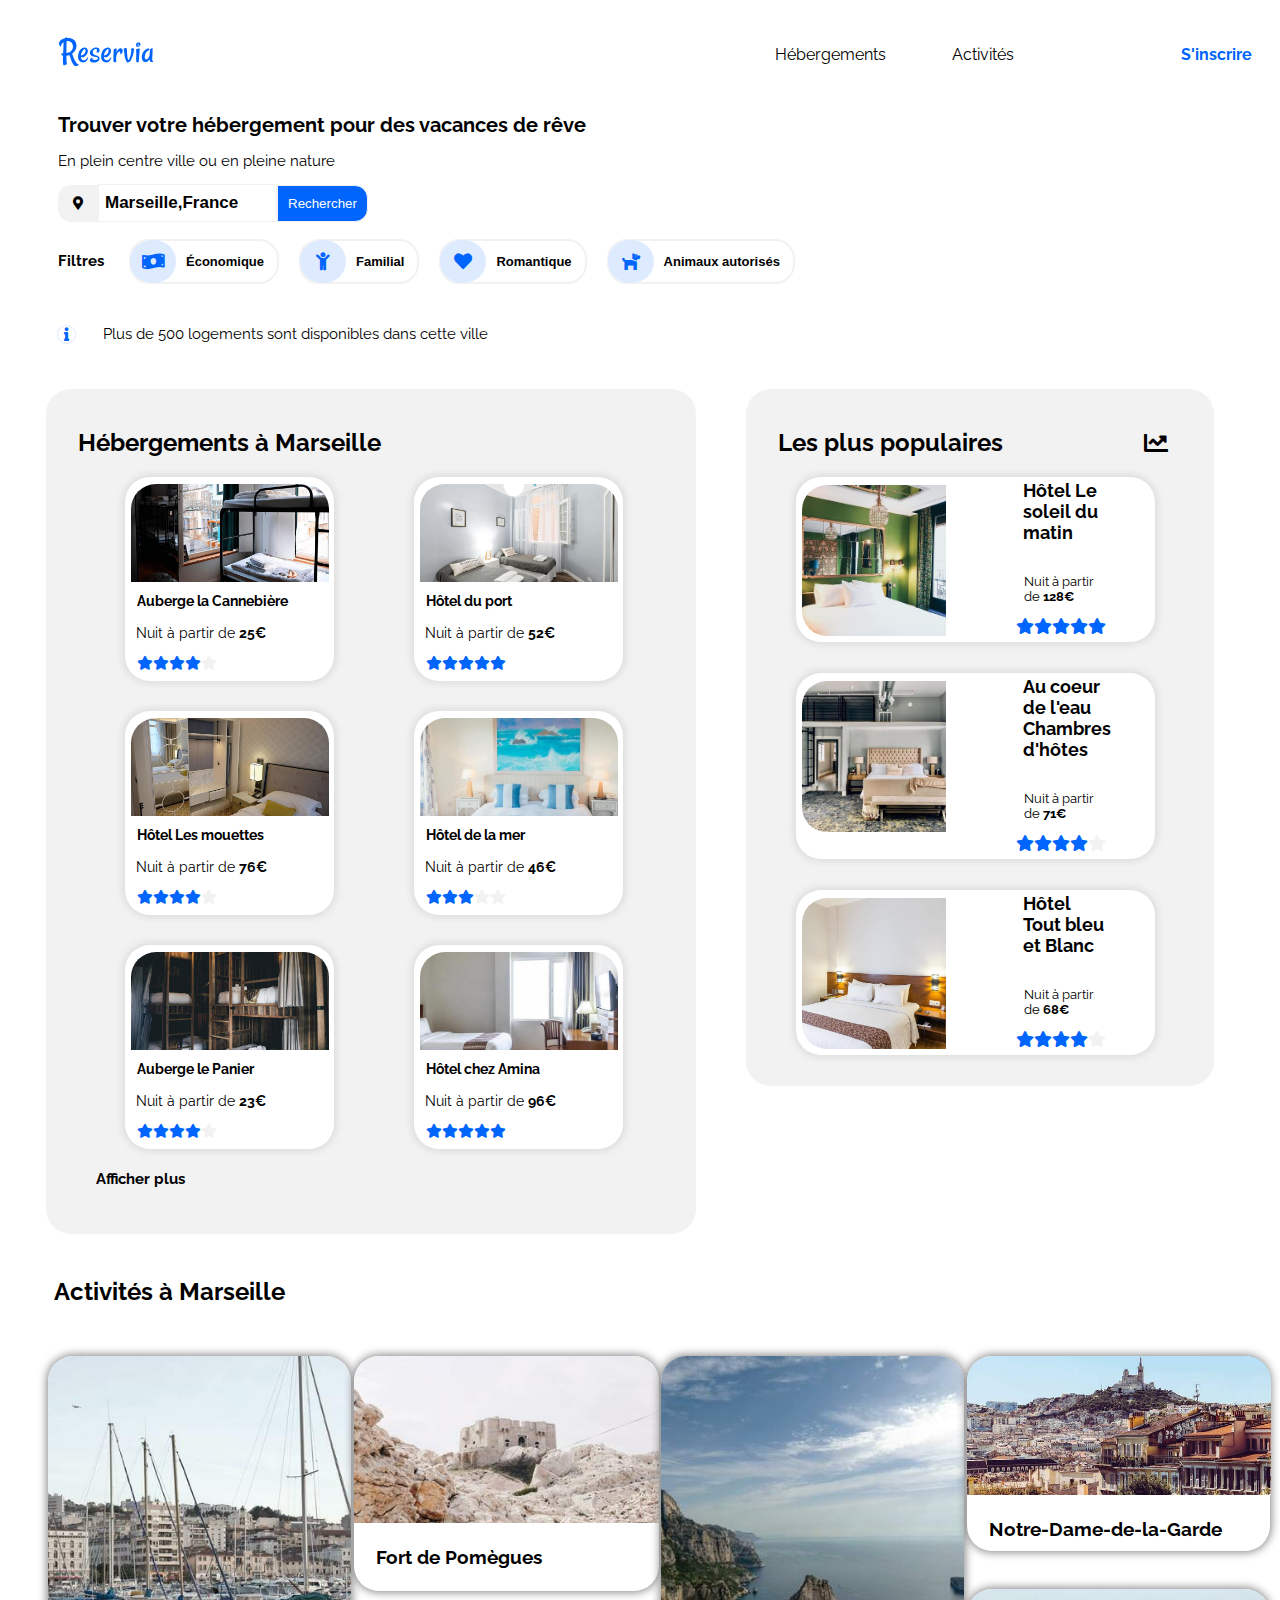
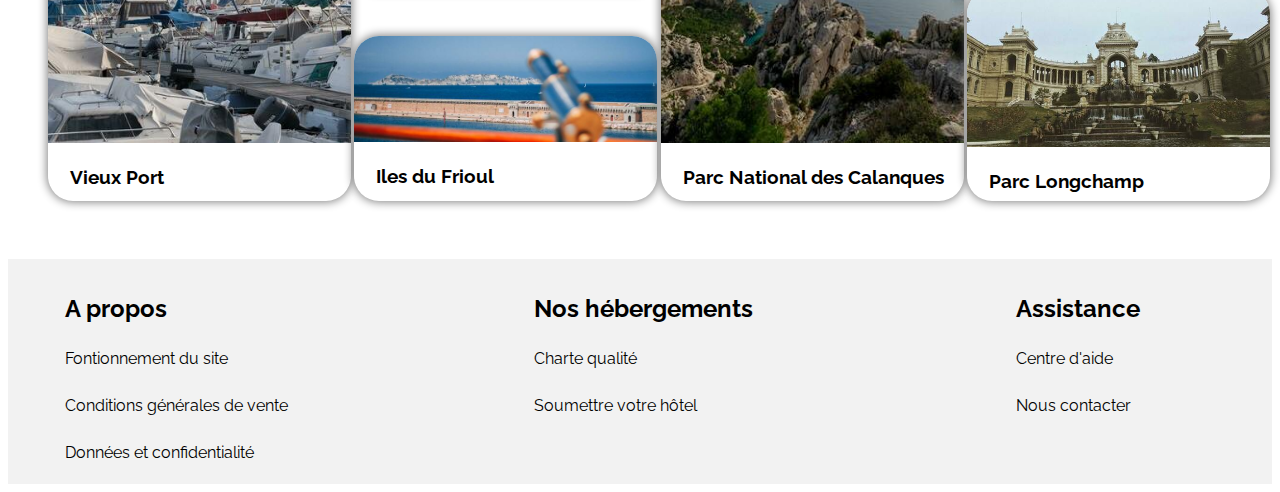
==== P2_02_lienpageweb.html @ c2c2d72a "Modification structure section Populaire et Activites" ====
<!DOCTYPE html>
<html>
    <head>
        <meta charset="utf-8"/>
        <link rel="stylesheet" href="style.css" />
        <link href="fontawesome/css/all.css" rel="stylesheet">
        <link rel="preconnect" href="https://fonts.gstatic.com">
        <link href="https://fonts.googleapis.com/css2?family=Raleway:wght@400;700&display=swap" rel="stylesheet">
        <title>Reservia</title>
    </head>
    <body>
        <header>
            <div id="logo">
                <img src="images/logo/Reservia.svg" alt="Logo de Reservia">
            </div>
            <div class="bar">
                <nav class="navheader">
                    <li><a id="nav1"href="#Hebergements">Hébergements</a></li>
                    <li><a id="nav2" href="#Activites">Activités</a></li>
                </nav>

                <a class="inscrire" href="#"><b>S'inscrire</b></a>
            </div>
        </header>
        
        <div class="main">
            <div>
                <h1>Trouver votre hébergement pour des vacances de rêve</h1>
                <p>En plein centre ville ou en pleine nature</p>
                <div id="Recherche">
                <button class="Localisation"><i class="fas fa-map-marker-alt"></i></button>
                <button class="lieu"><b>Marseille,France</b></button>
                <button class="Search">Rechercher</button>
                </div>
            </div>
            <div class="container">
                <p><b>Filtres</b></p>
                <div>
                    <button class="Filtre">
                        <b>Économique </b>
                        <div class="Icon">
                            <i class="fas fa-money-bill-wave"></i>
                        </div>
                    </button>
                </div>
                <div>
                    <button class="Filtre">
                        <b>Familial</b>
                        <div class="Icon">
                            <i class="fas fa-child"></i>
                        </div>
                    </button>
                </div>
                <div>
                    <button class="Filtre">
                        <b>Romantique</b>
                        <div class="Icon">
                            <i class="fas fa-heart"></i>
                        </div>
                    </button>
                </div>
                <div>
                    <button class="Filtre">
                        <b>Animaux autorisés</b>
                        <div class="Icon">
                            <i class="fas fa-dog"></i>
                        </div>
                    </button>
                </div>
            </div>
            <p>
                <button class="Info">
                    <i class="fas fa-info"></i>
                </button>
                Plus de 500 logements sont disponibles dans cette ville
            </p>

            <div id="Hebergements">
                <!--Hébergements à Marseille -->
                <section>
                <div class="Marseille">
                    <div class="titre1">
                    <h2>Hébergements à Marseille</h2>
                    </div>
                    <div class="contain">
                    <a href="#" class="bloc">
                        <img class="image" src="images/hebergements/4_small/marcus-loke-WQJvWU_HZFo-unsplash.jpg"></img>
                        <div class="text">
                        <h3>Auberge la Cannebière</h3>
                        <p class="nuit">Nuit à partir de <b>25€</b></p>
                        </div>
                        <div class="star">
                        <i class="fas fa-star checked"></i><i class="fas fa-star checked"></i><i class="fas fa-star checked"></i><i class="fas fa-star checked"></i><i class="fas fa-star etoile"></i>
                        </div>
                    </a>
                 
                    <a href="#" class="bloc">
                        <img class="image" src="images/hebergements/4_small/fred-kleber-gTbaxaVLvsg-unsplash.jpg"></img>
                        <div class="text">
                        <h3>Hôtel du port</h3>
                        <p class="nuit">Nuit à partir de <b>52€</b></p>
                        </div>
                        <div class="star">
                        <i class="fas fa-star checked"></i><i class="fas fa-star checked"></i><i class="fas fa-star checked"></i><i class="fas fa-star checked"></i><i class="fas fa-star checked"></i>
                        </div>
                    </a>
                   
                    <a href="#" class="bloc">
                        <img class="image" src="images/hebergements/4_small/reisetopia-B8WIgxA_PFU-unsplash.jpg"></img>
                        <div class="text">
                        <h3>Hôtel Les mouettes</h3>
                        <p class="nuit">Nuit à partir de <b>76€</b></p>
                        </div>
                        <div class="star">
                        <i class="fas fa-star checked"></i><i class="fas fa-star checked"></i><i class="fas fa-star checked"></i><i class="fas fa-star checked"></i><i class="fas fa-star etoile"></i>
                        </div>
                    </a>
                    
                    <a href="#" class="bloc">
                       <img class="image" src="images/hebergements/4_small/annie-spratt-Eg1qcIitAuA-unsplash.jpg"></img>
                        <div class="text">
                        <h3>Hôtel de la mer</h3>
                        <p class="nuit">Nuit à partir de <b>46€</b></p>
                        </div>
                        <div class="star">
                        <i class="fas fa-star checked"></i><i class="fas fa-star checked"></i><i class="fas fa-star checked"></i><i class="fas fa-star etoile"></i><i class="fas fa-star etoile"></i>
                        </div>
                    </a>
                   
                    <a href="#" class="bloc">
                        <img class="image" src="images/hebergements/4_small/nicate-lee-kT-ZyaiwBe0-unsplash.jpg"></img>
                        <div class="text">
                        <h3>Auberge le Panier</h3>
                        <p class="nuit">Nuit à partir de <b>23€</b></p>
                        </div>
                        <div class="star">
                        <i class="fas fa-star checked"></i><i class="fas fa-star checked"></i><i class="fas fa-star checked"></i><i class="fas fa-star checked"></i><i class="fas fa-star etoile"></i>
                        </div>
                    </a>
                  
                    <a href="#" class="bloc">
                        <img class="image" src="images/hebergements/4_small/febrian-zakaria-M6S1WvfW68A-unsplash.jpg"></img>
                        <div class="text">
                        <h3>Hôtel chez Amina</h3>
                        <p class="nuit">Nuit à partir de <b>96€</b></p>
                        </div>
                        <div class="star">
                        <i class="fas fa-star checked"></i><i class="fas fa-star checked"></i><i class="fas fa-star checked"></i><i class="fas fa-star checked"></i><i class="fas fa-star checked"></i>
                        </div>
                    </a>
                    </div>
            
                    <p class="afficher"><b>Afficher plus</b></p>
                </div>
                </section>
    
                <!--Les plus populaires -->
                <section>
                <div class="Populaires">
                    <div class="titre2">
                    <h2>Les plus populaires</h2>
                    <i class="fas fa-chart-line"></i>
                    </div>
                    <div class="contain2">    
                    <a href="#" class="bloc2">
                        <img src="images/hebergements/4_small/emile-guillemot-Bj_rcSC5XfE-unsplash.jpg"></img>
                        <div class="text2">
                        <h3>Hôtel Le soleil du matin</h3>
                        <p class="nuit">Nuit à partir de <b>128€</b></p>
                        </div>
                        
                        <div class="star2">
                        <i class="fas fa-star checked"></i><i class="fas fa-star checked"></i><i class="fas fa-star checked"></i><i class="fas fa-star checked"></i><i class="fas fa-star checked"></i>
                        </div>
                    </a>
                    <a href="#" class="bloc2">
                        <img class="image" src="images/hebergements/4_small/aw-creative-VGs8z60yT2c-unsplash.jpg"></img>
                        <div class="text2">
                        <h3>Au coeur de l'eau Chambres d'hôtes</h3>
                        <p class="nuit">Nuit à partir de <b>71€</b></p>
                        </div>
                        <div class="star2">
                        <i class="fas fa-star checked"></i><i class="fas fa-star checked"></i><i class="fas fa-star checked"></i><i class="fas fa-star checked"></i><i class="fas fa-star etoile"></i>
                        </div>
                    </a>
                    <a href="#" class="bloc2">
                        <img class="image" src="images/hebergements/4_small/febrian-zakaria-sjvU0THccQA-unsplash.jpg"></img>
                        <div class="text2">
                        <h3>Hôtel Tout bleu et Blanc</h3>
                        <p class="nuit">Nuit à partir de <b>68€</b></p>
                        </div>
                        <div class="star2">
                        <i class="fas fa-star checked"></i><i class="fas fa-star checked"></i><i class="fas fa-star checked"></i><i class="fas fa-star checked"></i><i class="fas fa-star etoile"></i>
                        </div>
                    </a>
                    </div>
                </div>
                </section>
            </div>
    
            <!--Activités à Marseille -->
            <section>
                <div class="titre3">
                <h2>Activités à Marseille</h2>
                </div> 
                <div class="Activites">
                    <div id="Activites1">
                        <a href="#">
                            <img class="image1" src="images/activites/4_small/reno-laithienne-QUgJhdY5Fyk-unsplash.jpg"></img>
                            <h3>Vieux Port</h3>
                        </a>
                    </div>
                    <div id="Activites2">
                        <a href="#">
                        <img class="image2" src="images/activites/4_small/paul-hermann-QFTrLdQIRhI-unsplash.jpg"></img>
                        <h3>Fort de Pomègues</h3>
                        </a>
                    </div>
                    <div id="Activites3">
                        <a href="#">
                            <img class="image3" src="images/activites/4_small/kevin-hikari-rV_Qd1l-VXg-unsplash.jpg"></img>
                            <h3>Iles du Frioul</h3>
                        </a>
                    </div>
                    <div id="Activites4">
                        <a href="#">
                            <img class="image4" src="images/activites/4_small/kilyan-sockalingum-NR8-cBCN3aI-unsplash.jpg"></img>
                            <h3>Parc National des Calanques</h3>
                        </a>
                    </div>
                    <div id="Activites5">
                        <a href="#">
                            <img class="image5" src="images/activites/4_small/florian-wehde-xW9e8gdotxI-unsplash.jpg"></img>
                            <h3>Notre-Dame-de-la-Garde</h3>
                        </a>
                    </div>
                    <div id="Activites6">
                        <a href="#">
                            <img class="image6" src="images/activites/4_small/lena-paulin-wH2-EJoDcV0-unsplash.jpg"></img>
                            <h3>Parc Longchamp</h3>
                        </a>
                    </div>
                </div>
            </section>
        </div>
        
        <footer>
            <div class="footer">
                <div class="A_propos">
                    <h2>A propos</h2>
                    <p><a href="#">Fontionnement du site</a></p>
                    <p><a href="#">Conditions générales de vente</a></p>
                    <p><a href="#">Données et confidentialité</a></p>
                </div>

                <div class="Nos_hebergements">
                    <h2>Nos hébergements</h2>
                    <p><a href="#">Charte qualité</a></p>
                    <p><a href="#">Soumettre votre hôtel</a></p>
                </div>

                <div class="Assistance">
                    <h2>Assistance</h2>
                    <p><a href="#">Centre d'aide</a></p>
                    <p><a href="#">Nous contacter</a></p> 
                </div>  
            </div>
        </footer>

    </body>
</html>
---- style.css ----
html
    {
    font-family: 'Raleway', sans-serif;
    }

header 
    {
    display: flex;
    justify-content: space-between;
    }

#logo
    {
    width: 94px;
    margin: 21px 14px 22px 50px;
    height: auto;
    }
    
a:link 
    { 
    text-decoration:none; 
    } 

.bar
    {
    display: flex;
    }

.navheader
    {
    display: flex;
    align-items: center;
    justify-content: space-around;
    list-style: none;
    margin-right: 66px;
    color:black;
    }

#nav1
    {
    margin-right: 66px;
    color:black;
    }  

#nav2
    {
    color: black;
    margin-right: 66px;
    } 

nav :hover
    {
    border-top:1px solid #0065fc;
    padding-top: 30px;
    }
  
.inscrire
    {
    display: flex;
    align-items: center;
    color: #0065fc;
    margin-left: 35px;
    margin-right: 20px;
    /*padding: 0px 15px 0px 15px;*/
    }

.main h1
    {
    font-size: 20px;
    margin-left: 50px;
    }
  
.main p
  {
    font-size: 15px;
    margin-left: 50px
  }
  
#Recherche
    {
    font-size: 14px;
    margin-left: 50px 
    }
.Localisation
    {
    background-color:#f2f2f2 ;
    border: none;
    color: black;
    padding: 11px 15px;
    display: inline-block;
    border-top-left-radius: 13px;
    border-bottom-left-radius: 13px;
    }
  
.lieu
    {
    background-color: white;
    position: relative;
    width: 179px;
    height: 38px;
    display: inline-block;
    margin: -4px;
    border: 1.5px solid #f2f2f2;
    font-size: 17px;
    padding-right: 57px;
    }

.Search
    {
    background-color: #0065fc;
    color: white;
    padding: 10px 10px;
    display: inline-block;
    border: 1.5px solid #f2f2f2;
    border-top-right-radius: 13px;
    border-bottom-right-radius: 13px;
    }
  
.container 
    {
    display: flex;
    align-items: center;
    justify-content: flex-start;
    flex-wrap: wrap;
    margin-top: 15px;
    } 
  
.container p
    {
    margin-right: 25px;
    }
  
.Filtre
    {
    background-color: white;
    color:black;
    padding: 13px 13px;
    text-decoration:black ;
    display: inline-block;
    padding-left: 55px;
    border: 2px solid #f2f2f2;
    border-radius: 20px;
    position: relative;
    margin-right: 20px;
    font-size: 13px;
    }
  
.Icon
    {
    background-color:#deebff;
    color: #0065fc;
    display: flex;
    justify-content: center;
    align-items: center;
    border-radius: 35px;
    position: absolute;
    left: -1px;
    top: -1px;
    height: 43px;
    width: 46px;
    font-size: 18px;
    }
  
.Info
    {
    background-color: white;
    color: #0065fc;
    display: inline-block;
    margin: 25px 23px 30px -1px;
    border-radius: 10px;
    border: 1px solid #deebff;
    }

#Hebergements
    {
    display: flex;
    justify-content: space-between; 
    }

.Marseille
    {
    /*flex: 100%;*/
    background-color: #f2f2f2;
    margin: 0 0 23px 38px;
    border-radius: 25px;
    }

.titre1
    {
    display: flex;
    padding: 19px 0 0 32px;
    }

.contain
    {
    display: flex;
    flex-wrap: wrap;
    justify-content: space-evenly;
    margin-right: 14px;
    }

.bloc
    {
    border-radius: 25px;
    margin-left: 20px;
    margin-bottom: 30px;
    box-shadow: 0 0 6px 3px #b1b1b14b;
    background-color: white;
    }

.bloc img
    {
    height: 98px;
    width: 198px;
    margin-right: 11px;
    object-fit: cover;
    border-top-left-radius: 25px;
    position: relative;
    top: 7px;
    left: 6px;
    border-top-right-radius: 25px;
    background-color: #fff;
    }

.text
    {
    display: flex;
    flex-direction: column;
    margin-left: 12px; 
    }

.text h3
    {
    font-size: 14px;
    }

.text p
    {
    font-size: 14px;
    margin-top: 2px;
    margin-left: -1px;
    }

.star
    {
    margin-bottom: 10px;
    margin-left: 12px;
    font-size: 14px;
    }

h3
    {
    color: black;
    }

.nuit
    {
    color: black;
    }

.checked
    {
    color: #0065fc;
    }

.etoile
    {
    color: #f2f2f2;
    }

.afficher
    {
    /*margin-top: 75px;*/
    padding-bottom: 22px;
    position: relative;
    bottom: 24px;
    }

.Populaires
    {
    background-color: #f2f2f2;
    padding-right: 109px;
    border-radius: 25px;
    margin: 0px 58px 0 50px;    
    }
 
.titre2
    {
    display: flex;
    align-items: center;
    justify-content: space-between;
    padding: 19px 0 0 32px;
    }

.titre2 i
    {
    font-size: 24px;
    position: relative;
    left: 63px; 
    }

.contain2
    {
    display: flex;
    flex-direction: column;
    position: relative;
    left: 50px;
    }  

.bloc2
    {
    border-radius: 25px;
    box-shadow: 0 0 6px 3px #b1b1b14b;
    background-color: #fff;
    margin-bottom: 31px;
    padding: 14px 44px 6px 65px;
    }

.bloc2 img
    {
    height: 151px;
    width: 144px;
    object-fit: cover;
    border-top-left-radius: 25px;
    position: relative;
    margin-bottom: -49px;
    bottom: 6px;
    right: 59px;
    border-bottom-left-radius: 25px;
    }

.text2
    { 
    display: flex;
    flex-direction: column;
    margin-top: -135px;
    margin-left: 162px; 
    }   

.text2 h3
    {
    font-size: 18px;
    }

.text2 p
    {
    font-size: 13px;
    margin-left: 1px;
    }

.star2
    {
    margin-left: 155px;
    }

.Activites
    {
    display: flex;
    flex-direction: column;
    flex-wrap: wrap;
    justify-content: space-between;
    align-items: stretch;
    height: 445px;
    margin-bottom: 58px;
    margin-left: 40px;
    }

.titre3
    {
    display: flex;
    padding-left: 46px;
    padding-bottom: 30px;
    }

.Activites h2
    {
    /*margin-left: 40px;*/
    }

.Activites h3
    {
    margin-left: 22px;
    }

#Activites1
    { 
    background: white;
    width:  303px;
    height: 445px;
    border-radius: 25px;
    box-shadow: 0px 0px 10px 1px grey;
    }
  
.image1
    {
    width: 303px;
    height: 387px;
    object-fit: cover;
    border-top-left-radius: 25px;
    border-top-right-radius: 25px;
    }

#Activites2
    {
    background: white;
    width: 305px;
    height: 235px;
    border-radius: 25px;
    box-shadow: 0px 0px 10px 1px grey;
    }
 
.image2
    {
    object-fit: cover;
    width: 305px;
    height: 167px;
    border-top-left-radius: 25px;
    border-top-right-radius: 25px;
    }

#Activites3
    {
    background: white;
    width: 303px;
    height: 165px;
    border-radius: 25px;
    box-shadow: 0px 0px 10px 1px grey;
    }

.image3
    {
    object-fit: cover;
    width: 303px;
    height: 106px;
    border-top-left-radius: 25px;
    border-top-right-radius: 25px; 
    }

#Activites4
    {
    background: white;
    width:  303px;
    height: 445px;
    border-radius: 25px;
    box-shadow: 0px 0px 10px 1px grey;
    }

.image4
    {
    object-fit: cover;
    width: 303px;
    height: 387px;
    border-top-left-radius: 25px;
    border-top-right-radius: 25px; 
    }

#Activites5
    {
    background: white;
    width:  303px;
    height: 195px;
    border-radius: 25px;
    box-shadow: 0px 0px 10px 1px grey;
    }

.image5
    {
    object-fit: cover;
    width: 304px;
    height: 139px;
    position: relative;
    border-top-left-radius: 25px;
    border-top-right-radius: 25px; 
    }

#Activites6
    {
    background: white;
    width:  303px;
    height: 212px;
    border-radius: 25px;
    box-shadow: 0px 0px 10px 1px grey;
    }

.image6
    {
    object-fit: cover;
    width: 303px;
    height: 158px;
    border-top-left-radius: 25px;
    border-top-right-radius: 25px; 
    }

.footer
    {
    background-color: #f2f2f2;
    display: flex;
    justify-content: space-around;
    }

.footer p
    {
    padding-top: 6px;
    padding-bottom: 6px;
    }   

.footer a
    {
    color: black;
    }

.footer h2
    {
    padding-top: 15px;
    }

.A_propos
    {
    margin-left: -75px;
    }

.Nos_hebergements
    {
    margin-left: -17px;
    }

.Assitance
    {
    margin-right: 142px;
    }
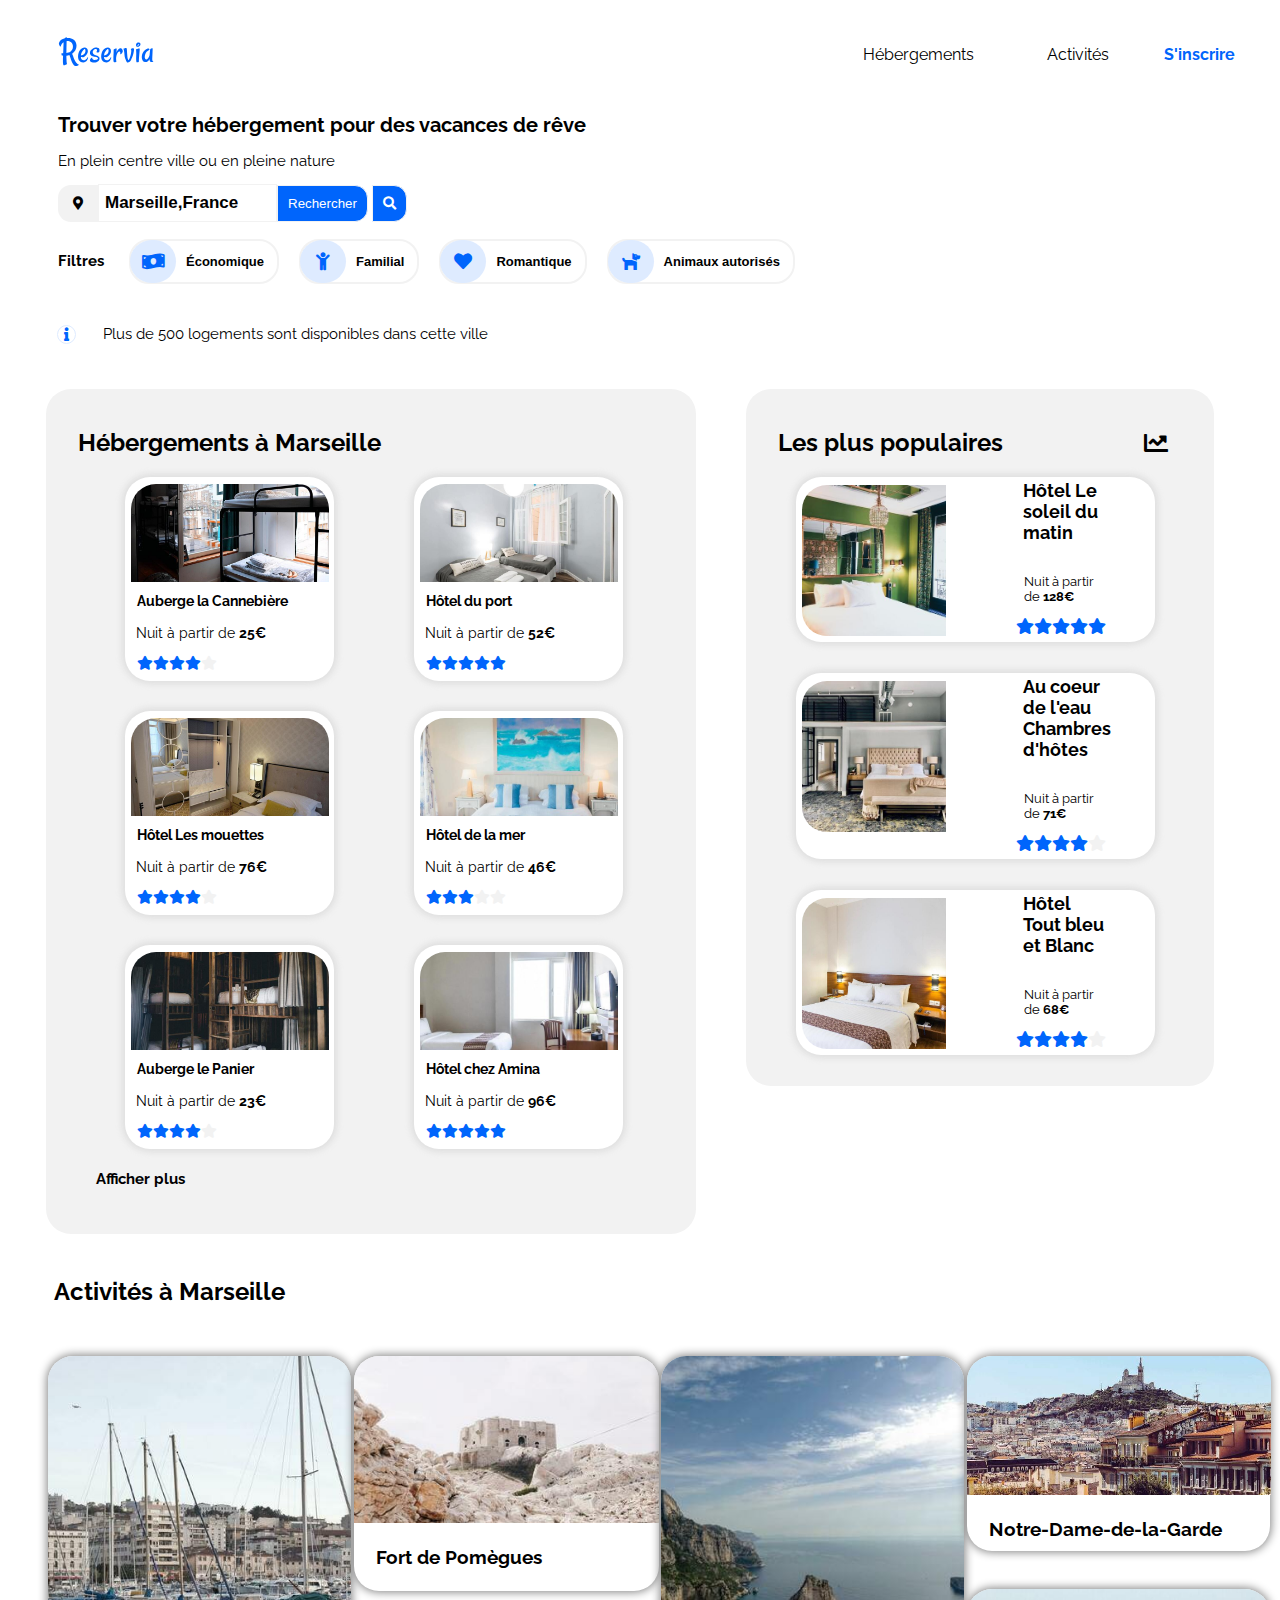
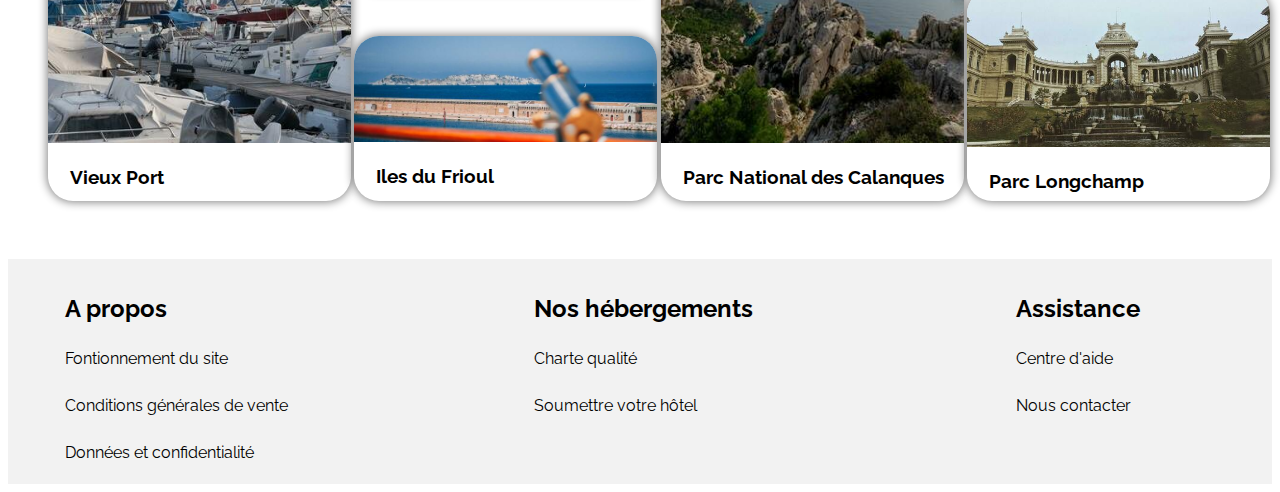
==== commit 084078bc: "Modification structure Header, ajout link mediaqueries" ====
--- a/P2_02_lienpageweb.html
+++ b/P2_02_lienpageweb.html
@@ -3,12 +3,14 @@
     <head>
         <meta charset="utf-8"/>
         <link rel="stylesheet" href="style.css" />
+        <link rel="stylesheet" href="mediaqueries.css" />
         <link href="fontawesome/css/all.css" rel="stylesheet">
         <link rel="preconnect" href="https://fonts.gstatic.com">
         <link href="https://fonts.googleapis.com/css2?family=Raleway:wght@400;700&display=swap" rel="stylesheet">
         <title>Reservia</title>
     </head>
     <body>
+    <div class="page">
         <header>
             <div id="logo">
                 <img src="images/logo/Reservia.svg" alt="Logo de Reservia">
@@ -25,18 +27,21 @@
         
         <div class="main">
             <div>
+                <div class="Vacance">
                 <h1>Trouver votre hébergement pour des vacances de rêve</h1>
                 <p>En plein centre ville ou en pleine nature</p>
+                </div>
                 <div id="Recherche">
                 <button class="Localisation"><i class="fas fa-map-marker-alt"></i></button>
                 <button class="lieu"><b>Marseille,France</b></button>
                 <button class="Search">Rechercher</button>
+                <button class="Search2"><i class="fas fa-search search-icons"></i></button>
                 </div>
             </div>
             <div class="container">
                 <p><b>Filtres</b></p>
                 <div>
-                    <button class="Filtre">
+                    <button class="Filtre" id="Economique">
                         <b>Économique </b>
                         <div class="Icon">
                             <i class="fas fa-money-bill-wave"></i>
@@ -44,7 +49,7 @@
                     </button>
                 </div>
                 <div>
-                    <button class="Filtre">
+                    <button class="Filtre" id="Familial">
                         <b>Familial</b>
                         <div class="Icon">
                             <i class="fas fa-child"></i>
@@ -52,7 +57,7 @@
                     </button>
                 </div>
                 <div>
-                    <button class="Filtre">
+                    <button class="Filtre" id="Romantique">
                         <b>Romantique</b>
                         <div class="Icon">
                             <i class="fas fa-heart"></i>
@@ -60,7 +65,7 @@
                     </button>
                 </div>
                 <div>
-                    <button class="Filtre">
+                    <button class="Filtre" id="Animaux">
                         <b>Animaux autorisés</b>
                         <div class="Icon">
                             <i class="fas fa-dog"></i>
@@ -266,6 +271,6 @@
                 </div>  
             </div>
         </footer>
-
+    </div>
     </body>
 </html>--- a/style.css
+++ b/style.css
@@ -32,21 +32,29 @@
     align-items: center;
     justify-content: space-around;
     list-style: none;
-    margin-right: 66px;
+    /*margin-right: 66px;
+    color:black;*/
+    }
+
+#nav1
+    {
+    /*margin-right: 66px;*/
     color:black;
-    }
-
-#nav1
-    {
-    margin-right: 66px;
-    color:black;
+    padding: 65px 53px 10px 20px;
     }  
 
 #nav2
     {
     color: black;
-    margin-right: 66px;
+    /*margin-right: 66px;*/
+    padding: 65px 20px 10px 20px;
     } 
+   
+    
+/*#nav2 :visited
+{
+color: #0065fc;
+}*/
 
 nav :hover
     {
@@ -59,9 +67,8 @@
     display: flex;
     align-items: center;
     color: #0065fc;
-    margin-left: 35px;
     margin-right: 20px;
-    /*padding: 0px 15px 0px 15px;*/
+    padding: 1px 17px 0px 35px;
     }
 
 .main h1
@@ -106,6 +113,17 @@
     }
 
 .Search
+    {
+    background-color: #0065fc;
+    color: white;
+    padding: 10px 10px;
+    display: inline-block;
+    border: 1.5px solid #f2f2f2;
+    border-top-right-radius: 13px;
+    border-bottom-right-radius: 13px;
+    }
+
+.Search2
     {
     background-color: #0065fc;
     color: white;
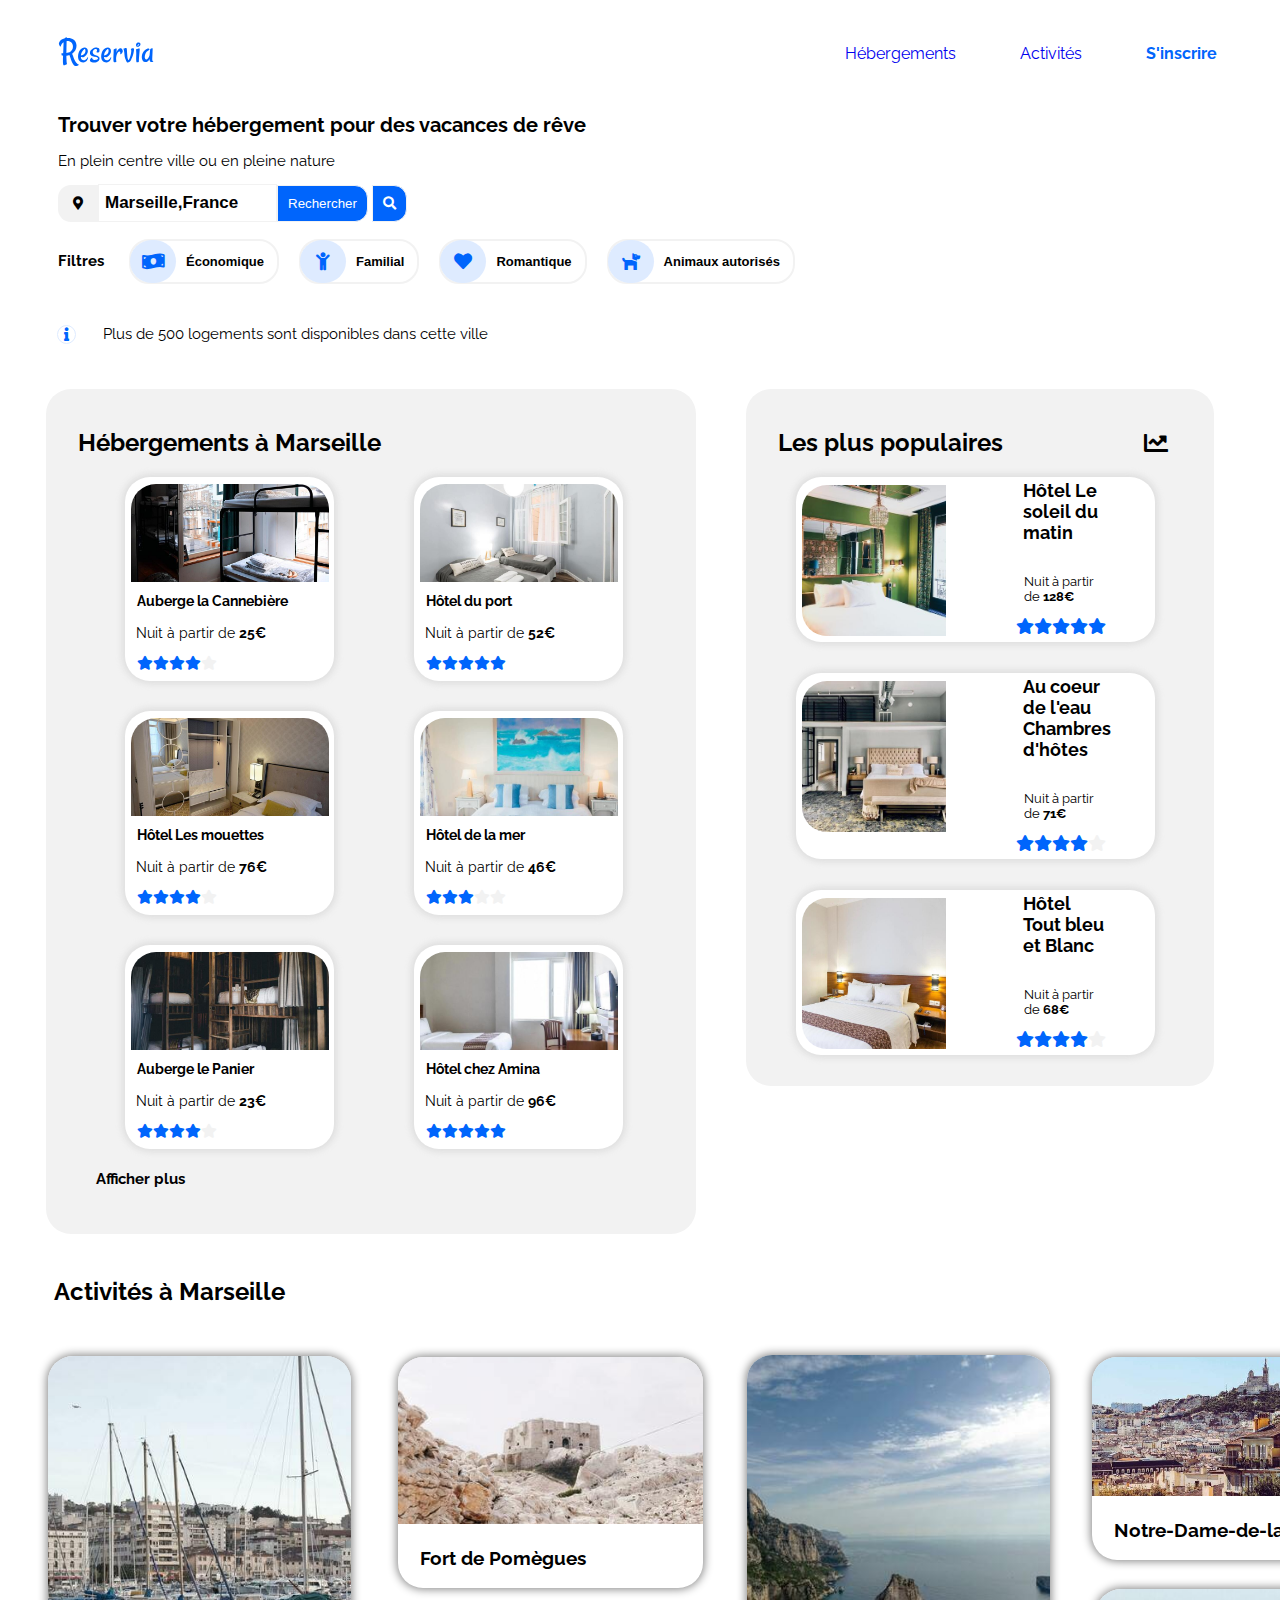
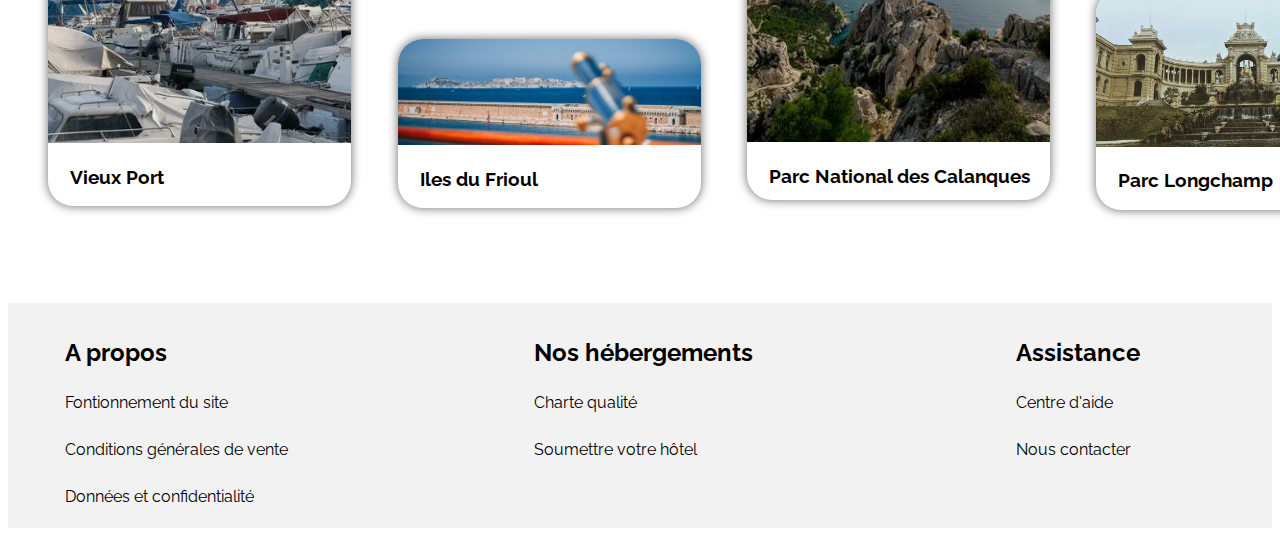
==== commit 1a1d6ab6: "Modification structure Header" ====
--- a/P2_02_lienpageweb.html
+++ b/P2_02_lienpageweb.html
@@ -1,41 +1,43 @@
 <!DOCTYPE html>
 <html>
-    <head>
-        <meta charset="utf-8"/>
-        <link rel="stylesheet" href="style.css" />
-        <link rel="stylesheet" href="mediaqueries.css" />
-        <link href="fontawesome/css/all.css" rel="stylesheet">
-        <link rel="preconnect" href="https://fonts.gstatic.com">
-        <link href="https://fonts.googleapis.com/css2?family=Raleway:wght@400;700&display=swap" rel="stylesheet">
-        <title>Reservia</title>
-    </head>
-    <body>
+
+<head>
+    <meta charset="utf-8" />
+    <link rel="stylesheet" href="style.css" />
+    <link rel="stylesheet" href="mediaqueries.css" />
+    <link href="fontawesome/css/all.css" rel="stylesheet">
+    <link rel="preconnect" href="https://fonts.gstatic.com">
+    <link href="https://fonts.googleapis.com/css2?family=Raleway:wght@400;700&display=swap" rel="stylesheet">
+    <title>Reservia</title>
+</head>
+
+<body>
     <div class="page">
         <header>
             <div id="logo">
                 <img src="images/logo/Reservia.svg" alt="Logo de Reservia">
             </div>
             <div class="bar">
-                <nav class="navheader">
-                    <li><a id="nav1"href="#Hebergements">Hébergements</a></li>
-                    <li><a id="nav2" href="#Activites">Activités</a></li>
+                <nav>
+                    <li><a href="#Hebergements">Hébergements</a></li>
+                    <li><a href="#Activites">Activités</a></li>
                 </nav>
 
                 <a class="inscrire" href="#"><b>S'inscrire</b></a>
             </div>
         </header>
-        
+
         <div class="main">
             <div>
                 <div class="Vacance">
-                <h1>Trouver votre hébergement pour des vacances de rêve</h1>
-                <p>En plein centre ville ou en pleine nature</p>
+                    <h1>Trouver votre hébergement pour des vacances de rêve</h1>
+                    <p>En plein centre ville ou en pleine nature</p>
                 </div>
                 <div id="Recherche">
-                <button class="Localisation"><i class="fas fa-map-marker-alt"></i></button>
-                <button class="lieu"><b>Marseille,France</b></button>
-                <button class="Search">Rechercher</button>
-                <button class="Search2"><i class="fas fa-search search-icons"></i></button>
+                    <button class="Localisation"><i class="fas fa-map-marker-alt"></i></button>
+                    <button class="lieu"><b>Marseille,France</b></button>
+                    <button class="Search">Rechercher</button>
+                    <button class="Search2"><i class="fas fa-search search-icons"></i></button>
                 </div>
             </div>
             <div class="container">
@@ -83,172 +85,204 @@
             <div id="Hebergements">
                 <!--Hébergements à Marseille -->
                 <section>
-                <div class="Marseille">
-                    <div class="titre1">
-                    <h2>Hébergements à Marseille</h2>
-                    </div>
-                    <div class="contain">
-                    <a href="#" class="bloc">
-                        <img class="image" src="images/hebergements/4_small/marcus-loke-WQJvWU_HZFo-unsplash.jpg"></img>
-                        <div class="text">
-                        <h3>Auberge la Cannebière</h3>
-                        <p class="nuit">Nuit à partir de <b>25€</b></p>
-                        </div>
-                        <div class="star">
-                        <i class="fas fa-star checked"></i><i class="fas fa-star checked"></i><i class="fas fa-star checked"></i><i class="fas fa-star checked"></i><i class="fas fa-star etoile"></i>
-                        </div>
-                    </a>
-                 
-                    <a href="#" class="bloc">
-                        <img class="image" src="images/hebergements/4_small/fred-kleber-gTbaxaVLvsg-unsplash.jpg"></img>
-                        <div class="text">
-                        <h3>Hôtel du port</h3>
-                        <p class="nuit">Nuit à partir de <b>52€</b></p>
-                        </div>
-                        <div class="star">
-                        <i class="fas fa-star checked"></i><i class="fas fa-star checked"></i><i class="fas fa-star checked"></i><i class="fas fa-star checked"></i><i class="fas fa-star checked"></i>
-                        </div>
-                    </a>
-                   
-                    <a href="#" class="bloc">
-                        <img class="image" src="images/hebergements/4_small/reisetopia-B8WIgxA_PFU-unsplash.jpg"></img>
-                        <div class="text">
-                        <h3>Hôtel Les mouettes</h3>
-                        <p class="nuit">Nuit à partir de <b>76€</b></p>
-                        </div>
-                        <div class="star">
-                        <i class="fas fa-star checked"></i><i class="fas fa-star checked"></i><i class="fas fa-star checked"></i><i class="fas fa-star checked"></i><i class="fas fa-star etoile"></i>
-                        </div>
-                    </a>
-                    
-                    <a href="#" class="bloc">
-                       <img class="image" src="images/hebergements/4_small/annie-spratt-Eg1qcIitAuA-unsplash.jpg"></img>
-                        <div class="text">
-                        <h3>Hôtel de la mer</h3>
-                        <p class="nuit">Nuit à partir de <b>46€</b></p>
-                        </div>
-                        <div class="star">
-                        <i class="fas fa-star checked"></i><i class="fas fa-star checked"></i><i class="fas fa-star checked"></i><i class="fas fa-star etoile"></i><i class="fas fa-star etoile"></i>
-                        </div>
-                    </a>
-                   
-                    <a href="#" class="bloc">
-                        <img class="image" src="images/hebergements/4_small/nicate-lee-kT-ZyaiwBe0-unsplash.jpg"></img>
-                        <div class="text">
-                        <h3>Auberge le Panier</h3>
-                        <p class="nuit">Nuit à partir de <b>23€</b></p>
-                        </div>
-                        <div class="star">
-                        <i class="fas fa-star checked"></i><i class="fas fa-star checked"></i><i class="fas fa-star checked"></i><i class="fas fa-star checked"></i><i class="fas fa-star etoile"></i>
-                        </div>
-                    </a>
-                  
-                    <a href="#" class="bloc">
-                        <img class="image" src="images/hebergements/4_small/febrian-zakaria-M6S1WvfW68A-unsplash.jpg"></img>
-                        <div class="text">
-                        <h3>Hôtel chez Amina</h3>
-                        <p class="nuit">Nuit à partir de <b>96€</b></p>
-                        </div>
-                        <div class="star">
-                        <i class="fas fa-star checked"></i><i class="fas fa-star checked"></i><i class="fas fa-star checked"></i><i class="fas fa-star checked"></i><i class="fas fa-star checked"></i>
-                        </div>
-                    </a>
-                    </div>
-            
-                    <p class="afficher"><b>Afficher plus</b></p>
-                </div>
+                    <div class="Marseille">
+                        <div class="titre1">
+                            <h2>Hébergements à Marseille</h2>
+                        </div>
+                        <div class="contain">
+                            <a href="#" class="bloc">
+                                <img class="image"
+                                    src="images/hebergements/4_small/marcus-loke-WQJvWU_HZFo-unsplash.jpg"></img>
+                                <div class="text">
+                                    <h3>Auberge la Cannebière</h3>
+                                    <p class="nuit">Nuit à partir de <b>25€</b></p>
+                                </div>
+                                <div class="star">
+                                    <i class="fas fa-star checked"></i><i class="fas fa-star checked"></i><i
+                                        class="fas fa-star checked"></i><i class="fas fa-star checked"></i><i
+                                        class="fas fa-star etoile"></i>
+                                </div>
+                            </a>
+
+                            <a href="#" class="bloc">
+                                <img class="image"
+                                    src="images/hebergements/4_small/fred-kleber-gTbaxaVLvsg-unsplash.jpg"></img>
+                                <div class="text">
+                                    <h3>Hôtel du port</h3>
+                                    <p class="nuit">Nuit à partir de <b>52€</b></p>
+                                </div>
+                                <div class="star">
+                                    <i class="fas fa-star checked"></i><i class="fas fa-star checked"></i><i
+                                        class="fas fa-star checked"></i><i class="fas fa-star checked"></i><i
+                                        class="fas fa-star checked"></i>
+                                </div>
+                            </a>
+
+                            <a href="#" class="bloc">
+                                <img class="image"
+                                    src="images/hebergements/4_small/reisetopia-B8WIgxA_PFU-unsplash.jpg"></img>
+                                <div class="text">
+                                    <h3>Hôtel Les mouettes</h3>
+                                    <p class="nuit">Nuit à partir de <b>76€</b></p>
+                                </div>
+                                <div class="star">
+                                    <i class="fas fa-star checked"></i><i class="fas fa-star checked"></i><i
+                                        class="fas fa-star checked"></i><i class="fas fa-star checked"></i><i
+                                        class="fas fa-star etoile"></i>
+                                </div>
+                            </a>
+
+                            <a href="#" class="bloc">
+                                <img class="image"
+                                    src="images/hebergements/4_small/annie-spratt-Eg1qcIitAuA-unsplash.jpg"></img>
+                                <div class="text">
+                                    <h3>Hôtel de la mer</h3>
+                                    <p class="nuit">Nuit à partir de <b>46€</b></p>
+                                </div>
+                                <div class="star">
+                                    <i class="fas fa-star checked"></i><i class="fas fa-star checked"></i><i
+                                        class="fas fa-star checked"></i><i class="fas fa-star etoile"></i><i
+                                        class="fas fa-star etoile"></i>
+                                </div>
+                            </a>
+
+                            <a href="#" class="bloc">
+                                <img class="image"
+                                    src="images/hebergements/4_small/nicate-lee-kT-ZyaiwBe0-unsplash.jpg"></img>
+                                <div class="text">
+                                    <h3>Auberge le Panier</h3>
+                                    <p class="nuit">Nuit à partir de <b>23€</b></p>
+                                </div>
+                                <div class="star">
+                                    <i class="fas fa-star checked"></i><i class="fas fa-star checked"></i><i
+                                        class="fas fa-star checked"></i><i class="fas fa-star checked"></i><i
+                                        class="fas fa-star etoile"></i>
+                                </div>
+                            </a>
+
+                            <a href="#" class="bloc">
+                                <img class="image"
+                                    src="images/hebergements/4_small/febrian-zakaria-M6S1WvfW68A-unsplash.jpg"></img>
+                                <div class="text">
+                                    <h3>Hôtel chez Amina</h3>
+                                    <p class="nuit">Nuit à partir de <b>96€</b></p>
+                                </div>
+                                <div class="star">
+                                    <i class="fas fa-star checked"></i><i class="fas fa-star checked"></i><i
+                                        class="fas fa-star checked"></i><i class="fas fa-star checked"></i><i
+                                        class="fas fa-star checked"></i>
+                                </div>
+                            </a>
+                        </div>
+
+                        <p class="afficher"><b>Afficher plus</b></p>
+                    </div>
                 </section>
-    
+
                 <!--Les plus populaires -->
                 <section>
-                <div class="Populaires">
-                    <div class="titre2">
-                    <h2>Les plus populaires</h2>
-                    <i class="fas fa-chart-line"></i>
-                    </div>
-                    <div class="contain2">    
-                    <a href="#" class="bloc2">
-                        <img src="images/hebergements/4_small/emile-guillemot-Bj_rcSC5XfE-unsplash.jpg"></img>
-                        <div class="text2">
-                        <h3>Hôtel Le soleil du matin</h3>
-                        <p class="nuit">Nuit à partir de <b>128€</b></p>
-                        </div>
-                        
-                        <div class="star2">
-                        <i class="fas fa-star checked"></i><i class="fas fa-star checked"></i><i class="fas fa-star checked"></i><i class="fas fa-star checked"></i><i class="fas fa-star checked"></i>
-                        </div>
-                    </a>
-                    <a href="#" class="bloc2">
-                        <img class="image" src="images/hebergements/4_small/aw-creative-VGs8z60yT2c-unsplash.jpg"></img>
-                        <div class="text2">
-                        <h3>Au coeur de l'eau Chambres d'hôtes</h3>
-                        <p class="nuit">Nuit à partir de <b>71€</b></p>
-                        </div>
-                        <div class="star2">
-                        <i class="fas fa-star checked"></i><i class="fas fa-star checked"></i><i class="fas fa-star checked"></i><i class="fas fa-star checked"></i><i class="fas fa-star etoile"></i>
-                        </div>
-                    </a>
-                    <a href="#" class="bloc2">
-                        <img class="image" src="images/hebergements/4_small/febrian-zakaria-sjvU0THccQA-unsplash.jpg"></img>
-                        <div class="text2">
-                        <h3>Hôtel Tout bleu et Blanc</h3>
-                        <p class="nuit">Nuit à partir de <b>68€</b></p>
-                        </div>
-                        <div class="star2">
-                        <i class="fas fa-star checked"></i><i class="fas fa-star checked"></i><i class="fas fa-star checked"></i><i class="fas fa-star checked"></i><i class="fas fa-star etoile"></i>
-                        </div>
-                    </a>
-                    </div>
-                </div>
+                    <div class="Populaires">
+                        <div class="titre2">
+                            <h2>Les plus populaires</h2>
+                            <i class="fas fa-chart-line"></i>
+                        </div>
+                        <div class="contain2">
+                            <a href="#" class="bloc2">
+                                <img src="images/hebergements/4_small/emile-guillemot-Bj_rcSC5XfE-unsplash.jpg"></img>
+                                <div class="text2">
+                                    <h3>Hôtel Le soleil du matin</h3>
+                                    <p class="nuit">Nuit à partir de <b>128€</b></p>
+                                </div>
+
+                                <div class="star2">
+                                    <i class="fas fa-star checked"></i><i class="fas fa-star checked"></i><i
+                                        class="fas fa-star checked"></i><i class="fas fa-star checked"></i><i
+                                        class="fas fa-star checked"></i>
+                                </div>
+                            </a>
+                            <a href="#" class="bloc2">
+                                <img class="image"
+                                    src="images/hebergements/4_small/aw-creative-VGs8z60yT2c-unsplash.jpg"></img>
+                                <div class="text2">
+                                    <h3>Au coeur de l'eau Chambres d'hôtes</h3>
+                                    <p class="nuit">Nuit à partir de <b>71€</b></p>
+                                </div>
+                                <div class="star2">
+                                    <i class="fas fa-star checked"></i><i class="fas fa-star checked"></i><i
+                                        class="fas fa-star checked"></i><i class="fas fa-star checked"></i><i
+                                        class="fas fa-star etoile"></i>
+                                </div>
+                            </a>
+                            <a href="#" class="bloc2">
+                                <img class="image"
+                                    src="images/hebergements/4_small/febrian-zakaria-sjvU0THccQA-unsplash.jpg"></img>
+                                <div class="text2">
+                                    <h3>Hôtel Tout bleu et Blanc</h3>
+                                    <p class="nuit">Nuit à partir de <b>68€</b></p>
+                                </div>
+                                <div class="star2">
+                                    <i class="fas fa-star checked"></i><i class="fas fa-star checked"></i><i
+                                        class="fas fa-star checked"></i><i class="fas fa-star checked"></i><i
+                                        class="fas fa-star etoile"></i>
+                                </div>
+                            </a>
+                        </div>
+                    </div>
                 </section>
             </div>
-    
+
             <!--Activités à Marseille -->
             <section>
                 <div class="titre3">
-                <h2>Activités à Marseille</h2>
-                </div> 
+                    <h2>Activités à Marseille</h2>
+                </div>
                 <div class="Activites">
                     <div id="Activites1">
                         <a href="#">
-                            <img class="image1" src="images/activites/4_small/reno-laithienne-QUgJhdY5Fyk-unsplash.jpg"></img>
+                            <img class="image1"
+                                src="images/activites/4_small/reno-laithienne-QUgJhdY5Fyk-unsplash.jpg"></img>
                             <h3>Vieux Port</h3>
                         </a>
                     </div>
                     <div id="Activites2">
                         <a href="#">
-                        <img class="image2" src="images/activites/4_small/paul-hermann-QFTrLdQIRhI-unsplash.jpg"></img>
-                        <h3>Fort de Pomègues</h3>
+                            <img class="image2"
+                                src="images/activites/4_small/paul-hermann-QFTrLdQIRhI-unsplash.jpg"></img>
+                            <h3>Fort de Pomègues</h3>
                         </a>
                     </div>
                     <div id="Activites3">
                         <a href="#">
-                            <img class="image3" src="images/activites/4_small/kevin-hikari-rV_Qd1l-VXg-unsplash.jpg"></img>
+                            <img class="image3"
+                                src="images/activites/4_small/kevin-hikari-rV_Qd1l-VXg-unsplash.jpg"></img>
                             <h3>Iles du Frioul</h3>
                         </a>
                     </div>
                     <div id="Activites4">
                         <a href="#">
-                            <img class="image4" src="images/activites/4_small/kilyan-sockalingum-NR8-cBCN3aI-unsplash.jpg"></img>
+                            <img class="image4"
+                                src="images/activites/4_small/kilyan-sockalingum-NR8-cBCN3aI-unsplash.jpg"></img>
                             <h3>Parc National des Calanques</h3>
                         </a>
                     </div>
                     <div id="Activites5">
                         <a href="#">
-                            <img class="image5" src="images/activites/4_small/florian-wehde-xW9e8gdotxI-unsplash.jpg"></img>
+                            <img class="image5"
+                                src="images/activites/4_small/florian-wehde-xW9e8gdotxI-unsplash.jpg"></img>
                             <h3>Notre-Dame-de-la-Garde</h3>
                         </a>
                     </div>
                     <div id="Activites6">
                         <a href="#">
-                            <img class="image6" src="images/activites/4_small/lena-paulin-wH2-EJoDcV0-unsplash.jpg"></img>
+                            <img class="image6"
+                                src="images/activites/4_small/lena-paulin-wH2-EJoDcV0-unsplash.jpg"></img>
                             <h3>Parc Longchamp</h3>
                         </a>
                     </div>
                 </div>
             </section>
         </div>
-        
+
         <footer>
             <div class="footer">
                 <div class="A_propos">
@@ -267,10 +301,11 @@
                 <div class="Assistance">
                     <h2>Assistance</h2>
                     <p><a href="#">Centre d'aide</a></p>
-                    <p><a href="#">Nous contacter</a></p> 
-                </div>  
+                    <p><a href="#">Nous contacter</a></p>
+                </div>
             </div>
         </footer>
     </div>
-    </body>
+</body>
+
 </html>--- a/style.css
+++ b/style.css
@@ -1,106 +1,86 @@
-html
-    {
+html {
     font-family: 'Raleway', sans-serif;
-    }
-
-header 
-    {
+}
+
+header {
     display: flex;
     justify-content: space-between;
-    }
-
-#logo
-    {
+}
+
+#logo {
     width: 94px;
     margin: 21px 14px 22px 50px;
     height: auto;
-    }
-    
-a:link 
-    { 
-    text-decoration:none; 
-    } 
-
-.bar
-    {
-    display: flex;
-    }
-
-.navheader
-    {
+}
+
+a:link {
+    text-decoration: none;
+}
+
+.bar {
+    display: flex;
+}
+
+nav {
+    display: flex;
+    align-items: center;
+
+}
+nav li{
     display: flex;
     align-items: center;
     justify-content: space-around;
     list-style: none;
-    /*margin-right: 66px;
-    color:black;*/
-    }
-
-#nav1
-    {
-    /*margin-right: 66px;*/
-    color:black;
-    padding: 65px 53px 10px 20px;
-    }  
-
-#nav2
-    {
-    color: black;
-    /*margin-right: 66px;*/
-    padding: 65px 20px 10px 20px;
-    } 
-   
-    
-/*#nav2 :visited
-{
-color: #0065fc;
-}*/
-
-nav :hover
-    {
-    border-top:1px solid #0065fc;
+    margin: 21px 14px 22px 50px;  
+}
+
+/*visited link */
+
+nav a:visited {
+    color: black;
+}
+
+/*mouse over link */
+
+nav a:hover {
+    border-top: 1px solid #0065fc;
     padding-top: 30px;
-    }
-  
-.inscrire
-    {
-    display: flex;
-    align-items: center;
     color: #0065fc;
-    margin-right: 20px;
-    padding: 1px 17px 0px 35px;
-    }
-
-.main h1
-    {
+}
+
+.inscrire {
+    display: flex;
+    align-items: center;
+    color: #0065fc;
+    margin: 21px 55px 22px 50px;
+}
+
+.main h1 {
     font-size: 20px;
     margin-left: 50px;
-    }
-  
-.main p
-  {
+}
+
+.main p {
     font-size: 15px;
     margin-left: 50px
-  }
-  
-#Recherche
-    {
+}
+
+#Recherche {
     font-size: 14px;
-    margin-left: 50px 
-    }
-.Localisation
-    {
-    background-color:#f2f2f2 ;
+    margin-left: 50px
+}
+
+.Localisation {
+    background-color: #f2f2f2;
     border: none;
     color: black;
     padding: 11px 15px;
     display: inline-block;
     border-top-left-radius: 13px;
     border-bottom-left-radius: 13px;
-    }
-  
-.lieu
-    {
+}
+
+.lieu {
     background-color: white;
     position: relative;
     width: 179px;
@@ -110,10 +90,9 @@
     border: 1.5px solid #f2f2f2;
     font-size: 17px;
     padding-right: 57px;
-    }
-
-.Search
-    {
+}
+
+.Search {
     background-color: #0065fc;
     color: white;
     padding: 10px 10px;
@@ -121,10 +100,9 @@
     border: 1.5px solid #f2f2f2;
     border-top-right-radius: 13px;
     border-bottom-right-radius: 13px;
-    }
-
-.Search2
-    {
+}
+
+.Search2 {
     background-color: #0065fc;
     color: white;
     padding: 10px 10px;
@@ -132,28 +110,25 @@
     border: 1.5px solid #f2f2f2;
     border-top-right-radius: 13px;
     border-bottom-right-radius: 13px;
-    }
-  
-.container 
-    {
+}
+
+.container {
     display: flex;
     align-items: center;
     justify-content: flex-start;
     flex-wrap: wrap;
     margin-top: 15px;
-    } 
-  
-.container p
-    {
+}
+
+.container p {
     margin-right: 25px;
-    }
-  
-.Filtre
-    {
+}
+
+.Filtre {
     background-color: white;
-    color:black;
+    color: black;
     padding: 13px 13px;
-    text-decoration:black ;
+    text-decoration: black;
     display: inline-block;
     padding-left: 55px;
     border: 2px solid #f2f2f2;
@@ -161,11 +136,10 @@
     position: relative;
     margin-right: 20px;
     font-size: 13px;
-    }
-  
-.Icon
-    {
-    background-color:#deebff;
+}
+
+.Icon {
+    background-color: #deebff;
     color: #0065fc;
     display: flex;
     justify-content: center;
@@ -177,57 +151,50 @@
     height: 43px;
     width: 46px;
     font-size: 18px;
-    }
-  
-.Info
-    {
+}
+
+.Info {
     background-color: white;
     color: #0065fc;
     display: inline-block;
     margin: 25px 23px 30px -1px;
     border-radius: 10px;
     border: 1px solid #deebff;
-    }
-
-#Hebergements
-    {
-    display: flex;
-    justify-content: space-between; 
-    }
-
-.Marseille
-    {
+}
+
+#Hebergements {
+    display: flex;
+    justify-content: space-between;
+}
+
+.Marseille {
     /*flex: 100%;*/
     background-color: #f2f2f2;
     margin: 0 0 23px 38px;
     border-radius: 25px;
-    }
-
-.titre1
-    {
+}
+
+.titre1 {
     display: flex;
     padding: 19px 0 0 32px;
-    }
-
-.contain
-    {
+}
+
+.contain {
     display: flex;
     flex-wrap: wrap;
     justify-content: space-evenly;
     margin-right: 14px;
-    }
-
-.bloc
-    {
+}
+
+.bloc {
     border-radius: 25px;
     margin-left: 20px;
     margin-bottom: 30px;
     box-shadow: 0 0 6px 3px #b1b1b14b;
     background-color: white;
-    }
-
-.bloc img
-    {
+}
+
+.bloc img {
     height: 98px;
     width: 198px;
     margin-right: 11px;
@@ -238,104 +205,89 @@
     left: 6px;
     border-top-right-radius: 25px;
     background-color: #fff;
-    }
-
-.text
-    {
+}
+
+.text {
     display: flex;
     flex-direction: column;
-    margin-left: 12px; 
-    }
-
-.text h3
-    {
+    margin-left: 12px;
+}
+
+.text h3 {
     font-size: 14px;
-    }
-
-.text p
-    {
+}
+
+.text p {
     font-size: 14px;
     margin-top: 2px;
     margin-left: -1px;
-    }
-
-.star
-    {
+}
+
+.star {
     margin-bottom: 10px;
     margin-left: 12px;
     font-size: 14px;
-    }
-
-h3
-    {
-    color: black;
-    }
-
-.nuit
-    {
-    color: black;
-    }
-
-.checked
-    {
+}
+
+h3 {
+    color: black;
+}
+
+.nuit {
+    color: black;
+}
+
+.checked {
     color: #0065fc;
-    }
-
-.etoile
-    {
+}
+
+.etoile {
     color: #f2f2f2;
-    }
-
-.afficher
-    {
+}
+
+.afficher {
     /*margin-top: 75px;*/
     padding-bottom: 22px;
     position: relative;
     bottom: 24px;
-    }
-
-.Populaires
-    {
+}
+
+.Populaires {
     background-color: #f2f2f2;
     padding-right: 109px;
     border-radius: 25px;
-    margin: 0px 58px 0 50px;    
-    }
- 
-.titre2
-    {
+    margin: 0px 58px 0 50px;
+}
+
+.titre2 {
     display: flex;
     align-items: center;
     justify-content: space-between;
     padding: 19px 0 0 32px;
-    }
-
-.titre2 i
-    {
+}
+
+.titre2 i {
     font-size: 24px;
     position: relative;
-    left: 63px; 
-    }
-
-.contain2
-    {
+    left: 63px;
+}
+
+.contain2 {
     display: flex;
     flex-direction: column;
     position: relative;
     left: 50px;
-    }  
-
-.bloc2
-    {
+}
+
+.bloc2 {
     border-radius: 25px;
     box-shadow: 0 0 6px 3px #b1b1b14b;
     background-color: #fff;
     margin-bottom: 31px;
     padding: 14px 44px 6px 65px;
-    }
-
-.bloc2 img
-    {
+}
+
+.bloc2 img {
     height: 151px;
     width: 144px;
     object-fit: cover;
@@ -345,204 +297,187 @@
     bottom: 6px;
     right: 59px;
     border-bottom-left-radius: 25px;
-    }
-
-.text2
-    { 
+}
+
+.text2 {
     display: flex;
     flex-direction: column;
     margin-top: -135px;
-    margin-left: 162px; 
-    }   
-
-.text2 h3
-    {
+    margin-left: 162px;
+}
+
+.text2 h3 {
     font-size: 18px;
-    }
-
-.text2 p
-    {
+}
+
+.text2 p {
     font-size: 13px;
     margin-left: 1px;
-    }
-
-.star2
-    {
+}
+
+.star2 {
     margin-left: 155px;
-    }
-
-.Activites
-    {
+}
+
+.Activites {
     display: flex;
     flex-direction: column;
     flex-wrap: wrap;
     justify-content: space-between;
     align-items: stretch;
-    height: 445px;
     margin-bottom: 58px;
     margin-left: 40px;
-    }
-
-.titre3
-    {
+}
+
+.titre3 {
     display: flex;
     padding-left: 46px;
     padding-bottom: 30px;
-    }
-
-.Activites h2
-    {
+}
+
+.Activites h2 {
     /*margin-left: 40px;*/
-    }
-
-.Activites h3
-    {
+}
+
+.Activites h3 {
     margin-left: 22px;
-    }
-
-#Activites1
-    { 
-    background: white;
-    width:  303px;
+}
+
+#Activites1 {
+    flex: 1;
+    background: white;
+    width: 303px;
     height: 445px;
     border-radius: 25px;
     box-shadow: 0px 0px 10px 1px grey;
-    }
-  
-.image1
-    {
+    margin: 0 36px 0 0;
+}
+
+.image1 {
     width: 303px;
     height: 387px;
     object-fit: cover;
     border-top-left-radius: 25px;
     border-top-right-radius: 25px;
-    }
-
-#Activites2
-    {
+}
+
+#Activites2 {
+    flex-basis: 60%;
     background: white;
     width: 305px;
     height: 235px;
     border-radius: 25px;
     box-shadow: 0px 0px 10px 1px grey;
-    }
- 
-.image2
-    {
+    margin: -449px 0 35px 350px;
+}
+
+.image2 {
     object-fit: cover;
     width: 305px;
     height: 167px;
     border-top-left-radius: 25px;
     border-top-right-radius: 25px;
-    }
-
-#Activites3
-    {
+}
+
+#Activites3 {
+    flex-basis: 35%;
     background: white;
     width: 303px;
     height: 165px;
     border-radius: 25px;
     box-shadow: 0px 0px 10px 1px grey;
-    }
-
-.image3
-    {
+    margin: 16px 0 35px 350px;
+}
+
+.image3 {
     object-fit: cover;
     width: 303px;
     height: 106px;
     border-top-left-radius: 25px;
-    border-top-right-radius: 25px; 
-    }
-
-#Activites4
-    {
-    background: white;
-    width:  303px;
+    border-top-right-radius: 25px;
+}
+
+#Activites4 {
+    background: white;
+    width: 303px;
     height: 445px;
     border-radius: 25px;
     box-shadow: 0px 0px 10px 1px grey;
-    }
-
-.image4
-    {
+    margin: -488px 0 35px 699px;
+}
+
+.image4 {
     object-fit: cover;
     width: 303px;
     height: 387px;
     border-top-left-radius: 25px;
-    border-top-right-radius: 25px; 
-    }
-
-#Activites5
-    {
-    background: white;
-    width:  303px;
+    border-top-right-radius: 25px;
+}
+
+#Activites5 {
+    flex-basis: 45%;
+    background: white;
+    width: 303px;
     height: 195px;
     border-radius: 25px;
     box-shadow: 0px 0px 10px 1px grey;
-    }
-
-.image5
-    {
+    margin: -478px 0 35px 1044px;
+}
+
+.image5 {
     object-fit: cover;
     width: 304px;
     height: 139px;
     position: relative;
     border-top-left-radius: 25px;
-    border-top-right-radius: 25px; 
-    }
-
-#Activites6
-    {
-    background: white;
-    width:  303px;
+    border-top-right-radius: 25px;
+}
+
+#Activites6 {
+    flex-basis: 45%;
+    background: white;
+    width: 303px;
     height: 212px;
     border-radius: 25px;
     box-shadow: 0px 0px 10px 1px grey;
-    }
-
-.image6
-    {
+    margin: -6px 0 35px 1048px;
+}
+
+.image6 {
     object-fit: cover;
     width: 303px;
     height: 158px;
     border-top-left-radius: 25px;
-    border-top-right-radius: 25px; 
-    }
-
-.footer
-    {
+    border-top-right-radius: 25px;
+}
+
+.footer {
     background-color: #f2f2f2;
     display: flex;
     justify-content: space-around;
-    }
-
-.footer p
-    {
+}
+
+.footer p {
     padding-top: 6px;
     padding-bottom: 6px;
-    }   
-
-.footer a
-    {
-    color: black;
-    }
-
-.footer h2
-    {
+}
+
+.footer a {
+    color: black;
+}
+
+.footer h2 {
     padding-top: 15px;
-    }
-
-.A_propos
-    {
+}
+
+.A_propos {
     margin-left: -75px;
-    }
-
-.Nos_hebergements
-    {
+}
+
+.Nos_hebergements {
     margin-left: -17px;
-    }
-
-.Assitance
-    {
+}
+
+.Assitance {
     margin-right: 142px;
-    }+}--- a/mediaqueries.css
+++ b/mediaqueries.css
@@ -0,0 +1,163 @@
+@media screen and (min-device-width: 414px) and (max-device-height: 736px)
+{
+    header 
+        {
+        margin: 15px;
+        padding: 15px;
+        }
+       
+    nav
+        {
+        padding-bottom: 15px;
+        flex-grow: 1;
+        order: 3;
+        width: 100vw;
+        /*margin-left: -35px;*/
+        margin-right: 188px;
+        margin-bottom: -121px;
+        }
+
+    #nav1
+        {
+        border-bottom: 2px solid #0065fc;
+        padding-bottom: 15px;
+        }
+
+    #nav2
+        {
+        border-bottom: 2px solid #0065fc;
+        padding-bottom: 15px;
+        }
+      
+    /*.navheader:hover 
+        {
+        border-top: none;
+        color: #0065fc;;
+        padding-bottom: 60px;
+        border-bottom: 2px solid #0065fc;
+        }*/
+      
+    .bar 
+        {
+            display: flex;
+            flex-direction: column-reverse;
+            align-items: normal;
+        }
+      
+    .inscrire
+        {display: flex;
+            flex-direction: row-reverse;
+            position: relative;
+            bottom: -15px;
+            left: 25px;
+            text-decoration: none;
+        font-size: 20px;
+        }
+
+    .page   
+        {
+        padding-left: 0;
+        padding-right: 0;
+        }
+
+    #Hebergements
+        {
+        display: flex;
+        flex-direction: column-reverse !important;
+        align-items: normal;
+        }
+    
+    .Populaires
+        {
+        margin-bottom: 50px;
+        }
+    
+    .contain2
+        {
+        margin: auto;
+        }
+
+    .bloc2
+        {
+        width: 274px;
+        margin-left: 0;
+        }
+
+    .bloc2 img 
+        {
+        width: 100px;
+        }
+            
+    .Marseille 
+        {
+        background-color: #fff;
+        }
+    .contain
+        {
+        display: flex;
+        flex-direction: column;
+        }
+    .bloc
+        {
+        flex: 0;
+        flex-direction: column;
+        }
+
+    .Activites
+        {
+        margin-bottom: 10px;
+        }
+
+    #Activites1
+        {
+        margin: 0 0 44px 0;
+        }
+
+    #Activites2
+        { 
+        margin: 0 0 44px 0;
+        }
+
+    #Activites3
+        { 
+        margin: 0 0 44px 0;
+        }
+
+    #Activites4
+        { 
+        margin: 0 0 44px 0;
+        }
+
+    #Activites5
+        {
+        margin: 0 0 44px 0;
+        }
+
+    #Activites6
+        { 
+        margin: 0 0 44px 0;
+        }
+    
+    .footer    
+            {
+            background-color: #f2f2f2;
+            flex-direction: column;
+            /*margin-left: 29px;
+            margin-right: 30px;*/
+            }
+
+        .A_propos 
+            {
+            margin-left: 49px;
+            }
+
+        .Nos_hebergements 
+            {
+            margin-left: 49px;
+            }
+
+        .Assistance
+            {
+            margin-left: 49px;
+            }
+}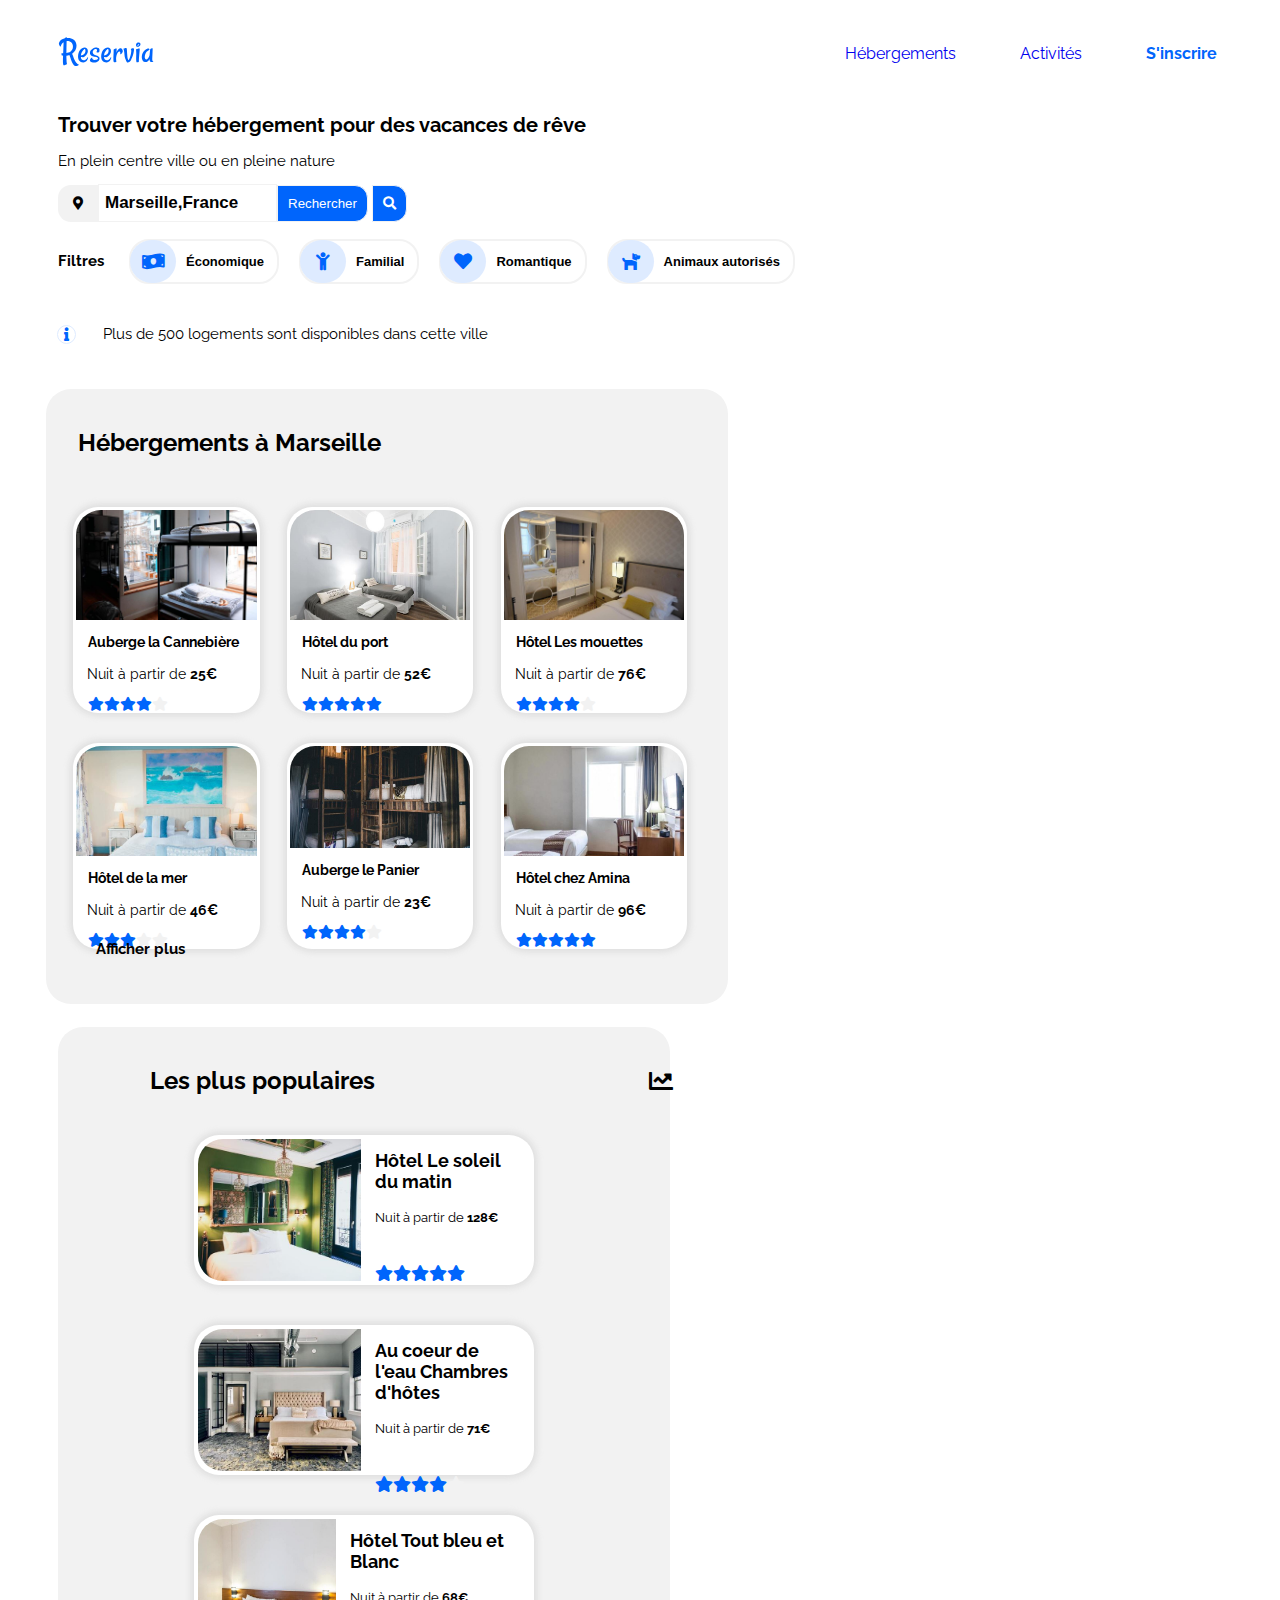
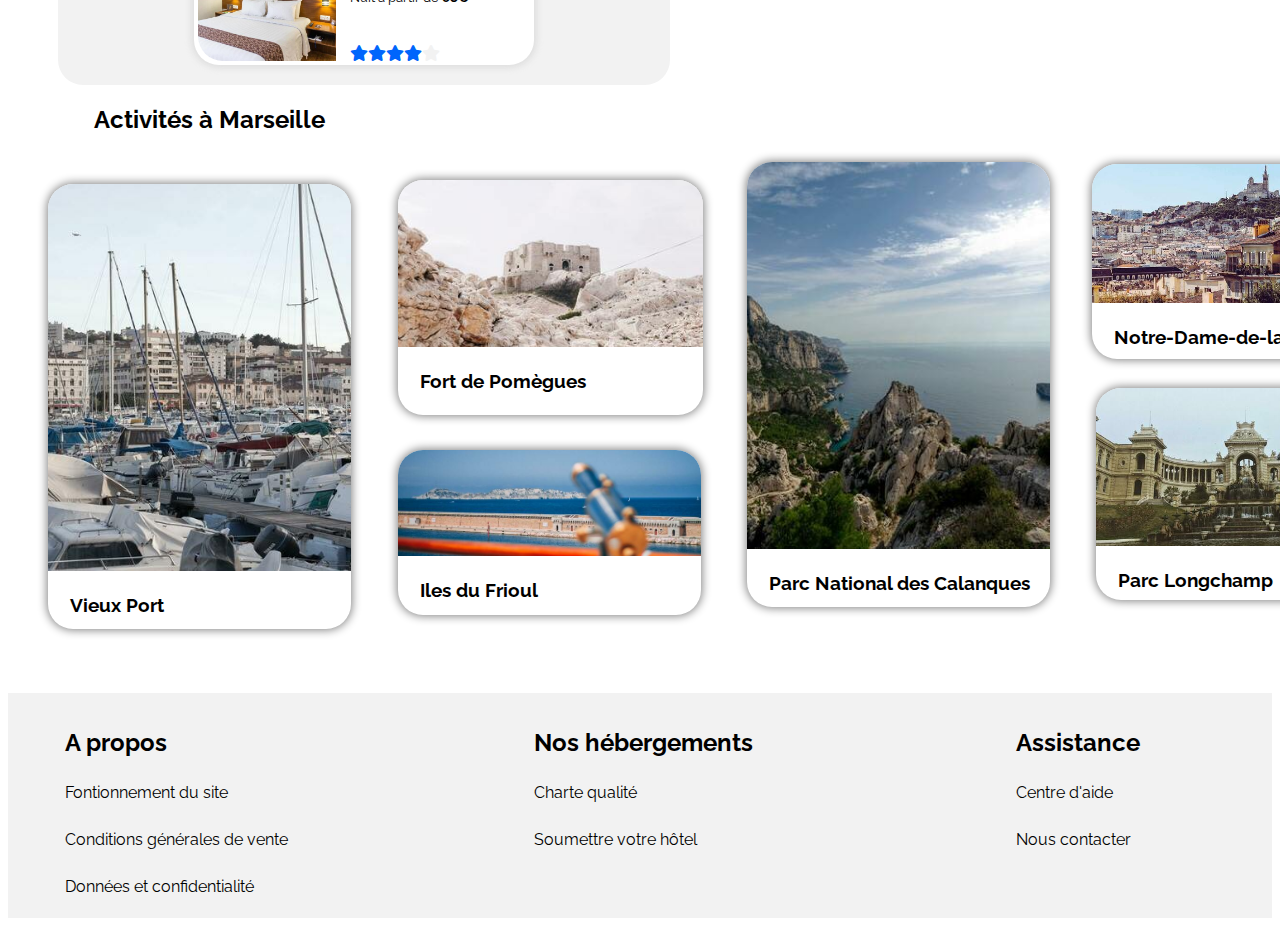
==== commit b62d54ea: "Modification bloc images sections Hebergement et Populaires" ====
--- a/P2_02_lienpageweb.html
+++ b/P2_02_lienpageweb.html
@@ -91,8 +91,7 @@
                         </div>
                         <div class="contain">
                             <a href="#" class="bloc">
-                                <img class="image"
-                                    src="images/hebergements/4_small/marcus-loke-WQJvWU_HZFo-unsplash.jpg"></img>
+                                <img src="images/hebergements/4_small/marcus-loke-WQJvWU_HZFo-unsplash.jpg"></img>
                                 <div class="text">
                                     <h3>Auberge la Cannebière</h3>
                                     <p class="nuit">Nuit à partir de <b>25€</b></p>
@@ -105,8 +104,7 @@
                             </a>
 
                             <a href="#" class="bloc">
-                                <img class="image"
-                                    src="images/hebergements/4_small/fred-kleber-gTbaxaVLvsg-unsplash.jpg"></img>
+                                <img src="images/hebergements/4_small/fred-kleber-gTbaxaVLvsg-unsplash.jpg"></img>
                                 <div class="text">
                                     <h3>Hôtel du port</h3>
                                     <p class="nuit">Nuit à partir de <b>52€</b></p>
@@ -119,8 +117,7 @@
                             </a>
 
                             <a href="#" class="bloc">
-                                <img class="image"
-                                    src="images/hebergements/4_small/reisetopia-B8WIgxA_PFU-unsplash.jpg"></img>
+                                <img src="images/hebergements/4_small/reisetopia-B8WIgxA_PFU-unsplash.jpg"></img>
                                 <div class="text">
                                     <h3>Hôtel Les mouettes</h3>
                                     <p class="nuit">Nuit à partir de <b>76€</b></p>
@@ -133,8 +130,7 @@
                             </a>
 
                             <a href="#" class="bloc">
-                                <img class="image"
-                                    src="images/hebergements/4_small/annie-spratt-Eg1qcIitAuA-unsplash.jpg"></img>
+                                <img src="images/hebergements/4_small/annie-spratt-Eg1qcIitAuA-unsplash.jpg"></img>
                                 <div class="text">
                                     <h3>Hôtel de la mer</h3>
                                     <p class="nuit">Nuit à partir de <b>46€</b></p>
@@ -147,8 +143,7 @@
                             </a>
 
                             <a href="#" class="bloc">
-                                <img class="image"
-                                    src="images/hebergements/4_small/nicate-lee-kT-ZyaiwBe0-unsplash.jpg"></img>
+                                <img src="images/hebergements/4_small/nicate-lee-kT-ZyaiwBe0-unsplash.jpg"></img>
                                 <div class="text">
                                     <h3>Auberge le Panier</h3>
                                     <p class="nuit">Nuit à partir de <b>23€</b></p>
@@ -161,8 +156,7 @@
                             </a>
 
                             <a href="#" class="bloc">
-                                <img class="image"
-                                    src="images/hebergements/4_small/febrian-zakaria-M6S1WvfW68A-unsplash.jpg"></img>
+                                <img src="images/hebergements/4_small/febrian-zakaria-M6S1WvfW68A-unsplash.jpg"></img>
                                 <div class="text">
                                     <h3>Hôtel chez Amina</h3>
                                     <p class="nuit">Nuit à partir de <b>96€</b></p>
@@ -189,41 +183,38 @@
                         <div class="contain2">
                             <a href="#" class="bloc2">
                                 <img src="images/hebergements/4_small/emile-guillemot-Bj_rcSC5XfE-unsplash.jpg"></img>
-                                <div class="text2">
+                                <div class="pop_contain2">
                                     <h3>Hôtel Le soleil du matin</h3>
                                     <p class="nuit">Nuit à partir de <b>128€</b></p>
-                                </div>
-
-                                <div class="star2">
-                                    <i class="fas fa-star checked"></i><i class="fas fa-star checked"></i><i
-                                        class="fas fa-star checked"></i><i class="fas fa-star checked"></i><i
-                                        class="fas fa-star checked"></i>
+                                    <div class="star2">
+                                        <i class="fas fa-star checked"></i><i class="fas fa-star checked"></i><i
+                                            class="fas fa-star checked"></i><i class="fas fa-star checked"></i><i
+                                            class="fas fa-star checked"></i>
+                                    </div>
                                 </div>
                             </a>
                             <a href="#" class="bloc2">
-                                <img class="image"
-                                    src="images/hebergements/4_small/aw-creative-VGs8z60yT2c-unsplash.jpg"></img>
-                                <div class="text2">
+                                <img src="images/hebergements/4_small/aw-creative-VGs8z60yT2c-unsplash.jpg"></img>
+                                <div class="pop_contain2">
                                     <h3>Au coeur de l'eau Chambres d'hôtes</h3>
                                     <p class="nuit">Nuit à partir de <b>71€</b></p>
-                                </div>
-                                <div class="star2">
-                                    <i class="fas fa-star checked"></i><i class="fas fa-star checked"></i><i
-                                        class="fas fa-star checked"></i><i class="fas fa-star checked"></i><i
-                                        class="fas fa-star etoile"></i>
+                                    <div class="star2">
+                                        <i class="fas fa-star checked"></i><i class="fas fa-star checked"></i><i
+                                            class="fas fa-star checked"></i><i class="fas fa-star checked"></i><i
+                                            class="fas fa-star etoile"></i>
+                                    </div>
                                 </div>
                             </a>
                             <a href="#" class="bloc2">
-                                <img class="image"
-                                    src="images/hebergements/4_small/febrian-zakaria-sjvU0THccQA-unsplash.jpg"></img>
-                                <div class="text2">
+                                <img src="images/hebergements/4_small/febrian-zakaria-sjvU0THccQA-unsplash.jpg"></img>
+                                <div class="pop_contain2">
                                     <h3>Hôtel Tout bleu et Blanc</h3>
                                     <p class="nuit">Nuit à partir de <b>68€</b></p>
-                                </div>
-                                <div class="star2">
-                                    <i class="fas fa-star checked"></i><i class="fas fa-star checked"></i><i
-                                        class="fas fa-star checked"></i><i class="fas fa-star checked"></i><i
-                                        class="fas fa-star etoile"></i>
+                                    <div class="star2">
+                                        <i class="fas fa-star checked"></i><i class="fas fa-star checked"></i><i
+                                            class="fas fa-star checked"></i><i class="fas fa-star checked"></i><i
+                                            class="fas fa-star etoile"></i>
+                                    </div>
                                 </div>
                             </a>
                         </div>
@@ -233,53 +224,54 @@
 
             <!--Activités à Marseille -->
             <section>
-                <div class="titre3">
-                    <h2>Activités à Marseille</h2>
-                </div>
                 <div class="Activites">
-                    <div id="Activites1">
-                        <a href="#">
-                            <img class="image1"
-                                src="images/activites/4_small/reno-laithienne-QUgJhdY5Fyk-unsplash.jpg"></img>
-                            <h3>Vieux Port</h3>
-                        </a>
+                    <div class="titre3">
+                        <h2>Activités à Marseille</h2>
                     </div>
-                    <div id="Activites2">
-                        <a href="#">
-                            <img class="image2"
-                                src="images/activites/4_small/paul-hermann-QFTrLdQIRhI-unsplash.jpg"></img>
-                            <h3>Fort de Pomègues</h3>
-                        </a>
+                    <div class="contain3">
+                        <div id="Activites1">
+                            <a href="#">
+                                <img class="image1"
+                                    src="images/activites/4_small/reno-laithienne-QUgJhdY5Fyk-unsplash.jpg"></img>
+                                <h3>Vieux Port</h3>
+                            </a>
+                        </div>
+                        <div id="Activites2">
+                            <a href="#">
+                                <img class="image2"
+                                    src="images/activites/4_small/paul-hermann-QFTrLdQIRhI-unsplash.jpg"></img>
+                                <h3>Fort de Pomègues</h3>
+                            </a>
+                        </div>
+                        <div id="Activites3">
+                            <a href="#">
+                                <img class="image3"
+                                    src="images/activites/4_small/kevin-hikari-rV_Qd1l-VXg-unsplash.jpg"></img>
+                                <h3>Iles du Frioul</h3>
+                            </a>
+                        </div>
+                        <div id="Activites4">
+                            <a href="#">
+                                <img class="image4"
+                                    src="images/activites/4_small/kilyan-sockalingum-NR8-cBCN3aI-unsplash.jpg"></img>
+                                <h3>Parc National des Calanques</h3>
+                            </a>
+                        </div>
+                        <div id="Activites5">
+                            <a href="#">
+                                <img class="image5"
+                                    src="images/activites/4_small/florian-wehde-xW9e8gdotxI-unsplash.jpg"></img>
+                                <h3>Notre-Dame-de-la-Garde</h3>
+                            </a>
+                        </div>
+                        <div id="Activites6">
+                            <a href="#">
+                                <img class="image6"
+                                    src="images/activites/4_small/lena-paulin-wH2-EJoDcV0-unsplash.jpg"></img>
+                                <h3>Parc Longchamp</h3>
+                            </a>
+                        </div>
                     </div>
-                    <div id="Activites3">
-                        <a href="#">
-                            <img class="image3"
-                                src="images/activites/4_small/kevin-hikari-rV_Qd1l-VXg-unsplash.jpg"></img>
-                            <h3>Iles du Frioul</h3>
-                        </a>
-                    </div>
-                    <div id="Activites4">
-                        <a href="#">
-                            <img class="image4"
-                                src="images/activites/4_small/kilyan-sockalingum-NR8-cBCN3aI-unsplash.jpg"></img>
-                            <h3>Parc National des Calanques</h3>
-                        </a>
-                    </div>
-                    <div id="Activites5">
-                        <a href="#">
-                            <img class="image5"
-                                src="images/activites/4_small/florian-wehde-xW9e8gdotxI-unsplash.jpg"></img>
-                            <h3>Notre-Dame-de-la-Garde</h3>
-                        </a>
-                    </div>
-                    <div id="Activites6">
-                        <a href="#">
-                            <img class="image6"
-                                src="images/activites/4_small/lena-paulin-wH2-EJoDcV0-unsplash.jpg"></img>
-                            <h3>Parc Longchamp</h3>
-                        </a>
-                    </div>
-                </div>
             </section>
         </div>
 
--- a/style.css
+++ b/style.css
@@ -164,7 +164,9 @@
 
 #Hebergements {
     display: flex;
-    justify-content: space-between;
+    /*justify-content: space-between;*/
+    flex-flow: wrap;
+    width: 57%;
 }
 
 .Marseille {
@@ -188,21 +190,22 @@
 
 .bloc {
     border-radius: 25px;
-    margin-left: 20px;
-    margin-bottom: 30px;
+    margin-top: 30px;
     box-shadow: 0 0 6px 3px #b1b1b14b;
     background-color: white;
+    padding: 3px;
+    display: flex;
+    flex-direction: column;
+    width: 27%;
+    height: 200px;
 }
 
 .bloc img {
-    height: 98px;
-    width: 198px;
+    height: 55%;
+    width: 100%;
     margin-right: 11px;
     object-fit: cover;
     border-top-left-radius: 25px;
-    position: relative;
-    top: 7px;
-    left: 6px;
     border-top-right-radius: 25px;
     background-color: #fff;
 }
@@ -254,7 +257,7 @@
 
 .Populaires {
     background-color: #f2f2f2;
-    padding-right: 109px;
+    padding: 0 60px 0 60px;
     border-radius: 25px;
     margin: 0px 58px 0 50px;
 }
@@ -275,8 +278,7 @@
 .contain2 {
     display: flex;
     flex-direction: column;
-    position: relative;
-    left: 50px;
+    align-items: center;
 }
 
 .bloc2 {
@@ -284,39 +286,38 @@
     box-shadow: 0 0 6px 3px #b1b1b14b;
     background-color: #fff;
     margin-bottom: 31px;
-    padding: 14px 44px 6px 65px;
+    display: flex;
+    min-width: 51%;
+    width: 69%;
+    height: 150px;
+    margin: 20px;
 }
 
 .bloc2 img {
-    height: 151px;
-    width: 144px;
-    object-fit: cover;
-    border-top-left-radius: 25px;
-    position: relative;
-    margin-bottom: -49px;
-    bottom: 6px;
-    right: 59px;
+    width: 48%;
+    object-fit: cover;
+    border-top-left-radius: 25px;
     border-bottom-left-radius: 25px;
-}
-
-.text2 {
-    display: flex;
-    flex-direction: column;
-    margin-top: -135px;
-    margin-left: 162px;
-}
-
-.text2 h3 {
+    margin: 4px;
+}
+
+.pop_contain2 {
+    display: column;
+    margin: 10px
+}
+
+.pop_contain2 h3 {
     font-size: 18px;
-}
-
-.text2 p {
+    margin-top: 5px;
+}
+
+.pop_contain2 p {
     font-size: 13px;
-    margin-left: 1px;
+    margin: 5px 0 40px 0;
 }
 
 .star2 {
-    margin-left: 155px;
+    display: flex;
 }
 
 .Activites {
@@ -343,6 +344,7 @@
     margin-left: 22px;
 }
 
+
 #Activites1 {
     flex: 1;
     background: white;
--- a/mediaqueries.css
+++ b/mediaqueries.css
@@ -1,13 +1,9 @@
-@media screen and (min-device-width: 414px) and (max-device-height: 736px)
-{
-    header 
-        {
+@media screen and (min-device-width: 414px) and (max-device-height: 736px) {
+    header {
         margin: 15px;
         padding: 15px;
-        }
-       
-    nav
-        {
+    }
+    nav {
         padding-bottom: 15px;
         flex-grow: 1;
         order: 3;
@@ -15,149 +11,103 @@
         /*margin-left: -35px;*/
         margin-right: 188px;
         margin-bottom: -121px;
-        }
-
-    #nav1
-        {
+    }
+    #nav1 {
         border-bottom: 2px solid #0065fc;
         padding-bottom: 15px;
-        }
-
-    #nav2
-        {
+    }
+    #nav2 {
         border-bottom: 2px solid #0065fc;
         padding-bottom: 15px;
-        }
-      
-    /*.navheader:hover 
-        {
+    }
+    .navheader:hover {
         border-top: none;
-        color: #0065fc;;
+        color: #0065fc;
+        ;
         padding-bottom: 60px;
         border-bottom: 2px solid #0065fc;
-        }*/
-      
-    .bar 
-        {
-            display: flex;
-            flex-direction: column-reverse;
-            align-items: normal;
-        }
-      
-    .inscrire
-        {display: flex;
-            flex-direction: row-reverse;
-            position: relative;
-            bottom: -15px;
-            left: 25px;
-            text-decoration: none;
+    }
+    .bar {
+        display: flex;
+        flex-direction: column-reverse;
+        align-items: normal;
+    }
+    .inscrire {
+        display: flex;
+        flex-direction: row-reverse;
+        position: relative;
+        bottom: -15px;
+        left: 25px;
+        text-decoration: none;
         font-size: 20px;
-        }
-
-    .page   
-        {
+    }
+    .page {
         padding-left: 0;
         padding-right: 0;
-        }
-
-    #Hebergements
-        {
+    }
+    #Hebergements {
         display: flex;
         flex-direction: column-reverse !important;
         align-items: normal;
-        }
-    
-    .Populaires
-        {
+    }
+    .Populaires {
         margin-bottom: 50px;
-        }
-    
-    .contain2
-        {
+    }
+    .contain2 {
         margin: auto;
-        }
-
-    .bloc2
-        {
+    }
+    .bloc2 {
         width: 274px;
         margin-left: 0;
-        }
-
-    .bloc2 img 
-        {
+    }
+    .bloc2 img {
         width: 100px;
-        }
-            
-    .Marseille 
-        {
+    }
+    .Marseille {
         background-color: #fff;
-        }
-    .contain
-        {
+    }
+    .contain {
         display: flex;
         flex-direction: column;
-        }
-    .bloc
-        {
+    }
+    .bloc {
         flex: 0;
         flex-direction: column;
-        }
-
-    .Activites
-        {
+    }
+    .Activites {
         margin-bottom: 10px;
-        }
-
-    #Activites1
-        {
+    }
+    #Activites1 {
         margin: 0 0 44px 0;
-        }
-
-    #Activites2
-        { 
+    }
+    #Activites2 {
         margin: 0 0 44px 0;
-        }
-
-    #Activites3
-        { 
+    }
+    #Activites3 {
         margin: 0 0 44px 0;
-        }
-
-    #Activites4
-        { 
+    }
+    #Activites4 {
         margin: 0 0 44px 0;
-        }
-
-    #Activites5
-        {
+    }
+    #Activites5 {
         margin: 0 0 44px 0;
-        }
-
-    #Activites6
-        { 
+    }
+    #Activites6 {
         margin: 0 0 44px 0;
-        }
-    
-    .footer    
-            {
-            background-color: #f2f2f2;
-            flex-direction: column;
-            /*margin-left: 29px;
+    }
+    .footer {
+        background-color: #f2f2f2;
+        flex-direction: column;
+        /*margin-left: 29px;
             margin-right: 30px;*/
-            }
-
-        .A_propos 
-            {
-            margin-left: 49px;
-            }
-
-        .Nos_hebergements 
-            {
-            margin-left: 49px;
-            }
-
-        .Assistance
-            {
-            margin-left: 49px;
-            }
+    }
+    .A_propos {
+        margin-left: 49px;
+    }
+    .Nos_hebergements {
+        margin-left: 49px;
+    }
+    .Assistance {
+        margin-left: 49px;
+    }
 }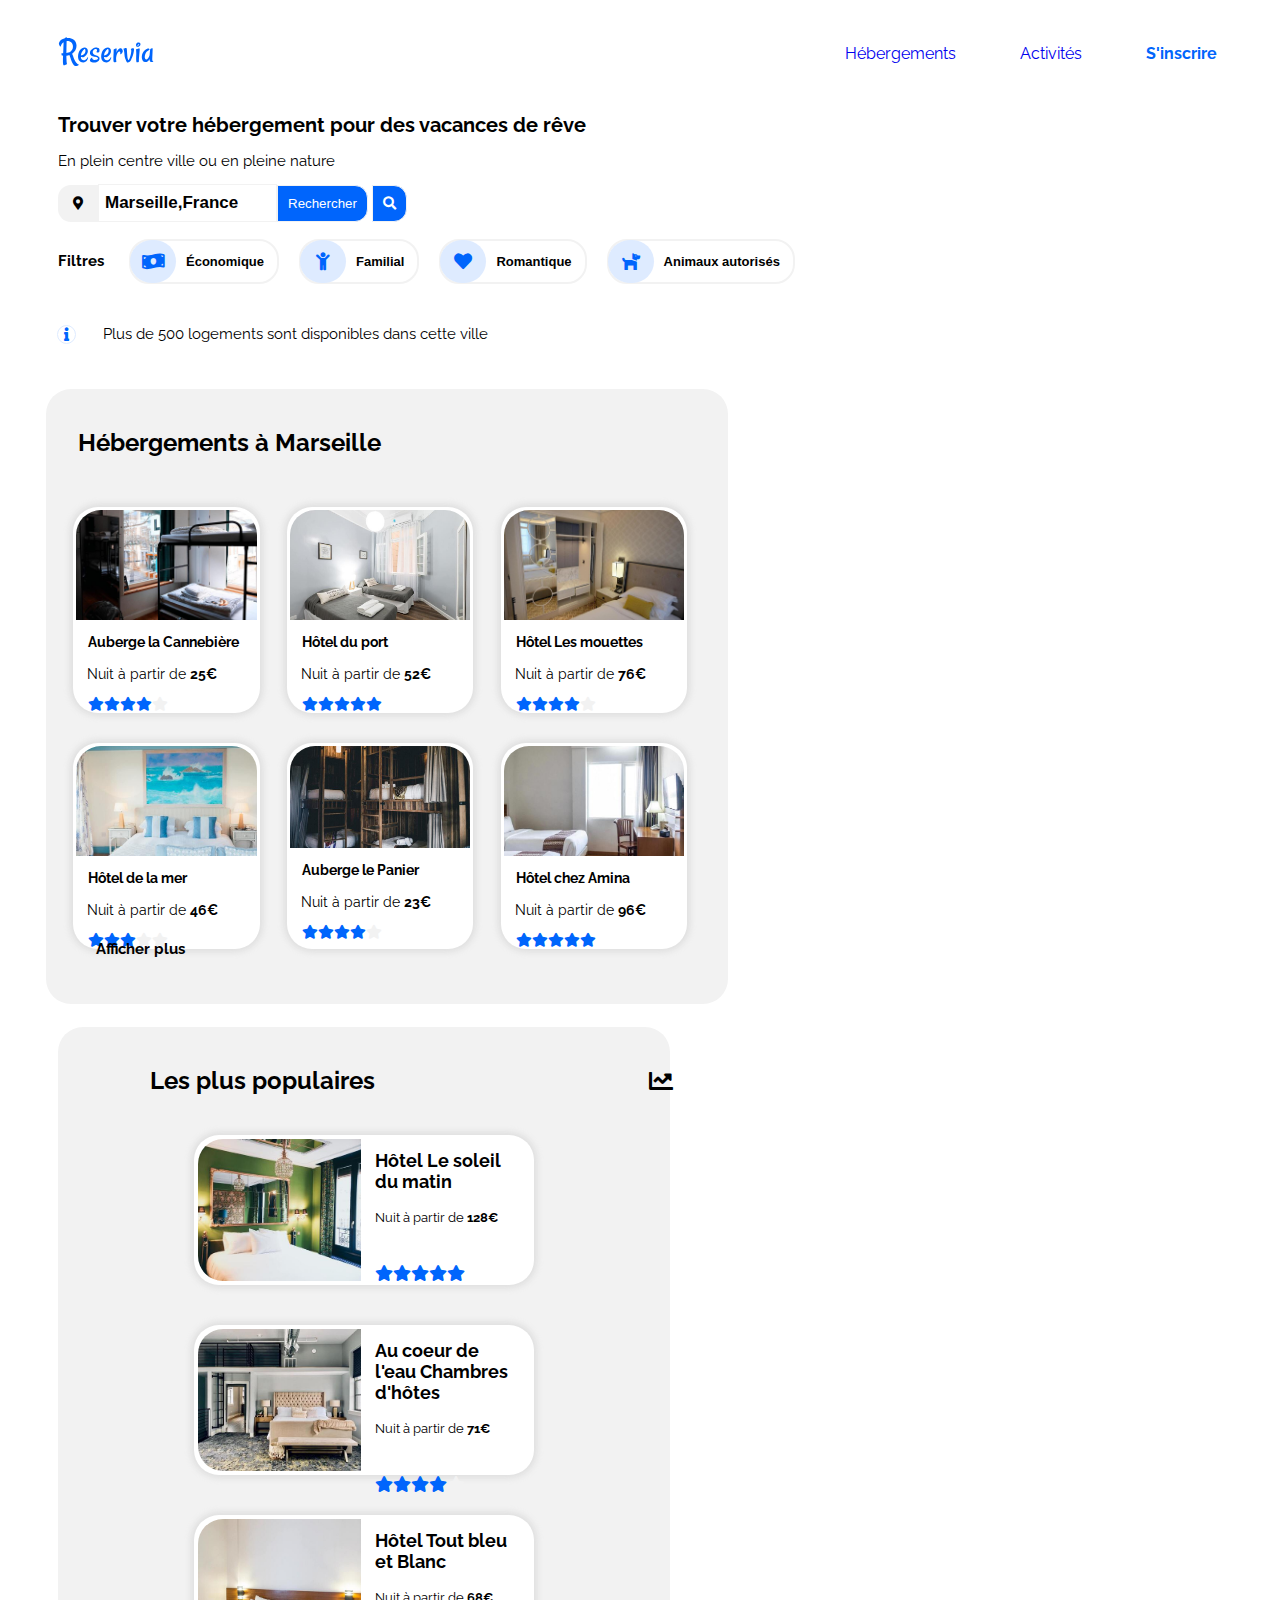
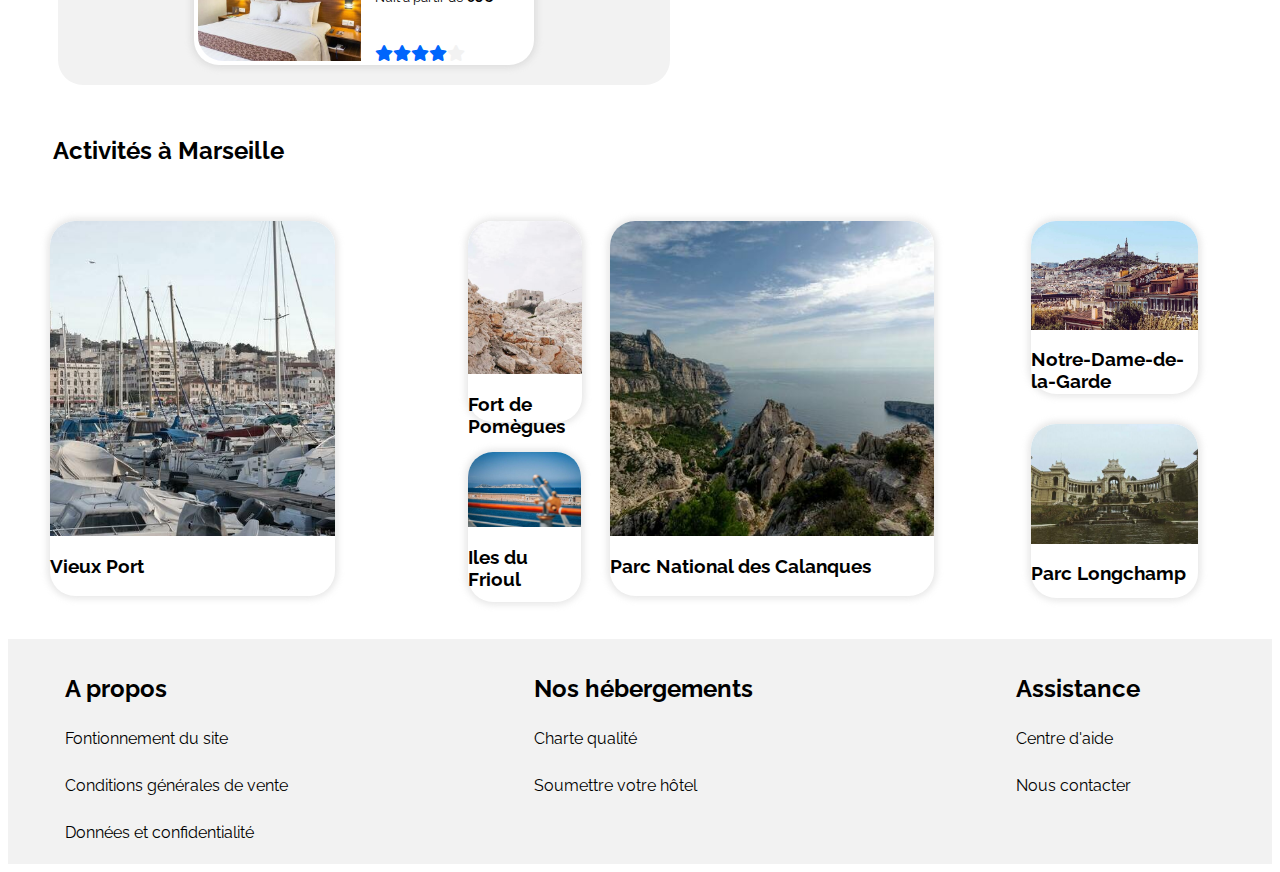
==== commit dfd4f169: "Modification images section Activites" ====
--- a/P2_02_lienpageweb.html
+++ b/P2_02_lienpageweb.html
@@ -229,74 +229,70 @@
                         <h2>Activités à Marseille</h2>
                     </div>
                     <div class="contain3">
-                        <div id="Activites1">
-                            <a href="#">
-                                <img class="image1"
-                                    src="images/activites/4_small/reno-laithienne-QUgJhdY5Fyk-unsplash.jpg"></img>
+                        <div class="Activite1">
+                            <a href="#" id="bloc3_1">
+                                <img src=" images/activites/4_small/reno-laithienne-QUgJhdY5Fyk-unsplash.jpg"></img>
                                 <h3>Vieux Port</h3>
                             </a>
                         </div>
-                        <div id="Activites2">
-                            <a href="#">
-                                <img class="image2"
-                                    src="images/activites/4_small/paul-hermann-QFTrLdQIRhI-unsplash.jpg"></img>
+
+                        <div class="Activite2">
+                            <a href="#" id="bloc3_2">
+                                <img src="images/activites/4_small/paul-hermann-QFTrLdQIRhI-unsplash.jpg"></img>
                                 <h3>Fort de Pomègues</h3>
                             </a>
-                        </div>
-                        <div id="Activites3">
-                            <a href="#">
-                                <img class="image3"
-                                    src="images/activites/4_small/kevin-hikari-rV_Qd1l-VXg-unsplash.jpg"></img>
+
+                            <a href="#" id="bloc3_3">
+                                <img src="images/activites/4_small/kevin-hikari-rV_Qd1l-VXg-unsplash.jpg"></img>
                                 <h3>Iles du Frioul</h3>
                             </a>
                         </div>
-                        <div id="Activites4">
-                            <a href="#">
-                                <img class="image4"
-                                    src="images/activites/4_small/kilyan-sockalingum-NR8-cBCN3aI-unsplash.jpg"></img>
+
+                        <div class="Activite1">
+                            <a href="#" id="bloc3_4">
+                                <img src="images/activites/4_small/kilyan-sockalingum-NR8-cBCN3aI-unsplash.jpg"></img>
                                 <h3>Parc National des Calanques</h3>
                             </a>
                         </div>
-                        <div id="Activites5">
-                            <a href="#">
-                                <img class="image5"
-                                    src="images/activites/4_small/florian-wehde-xW9e8gdotxI-unsplash.jpg"></img>
+
+                        <div class="Activite2">
+                            <a href="#" id="bloc3_5">
+                                <img src="images/activites/4_small/florian-wehde-xW9e8gdotxI-unsplash.jpg"></img>
                                 <h3>Notre-Dame-de-la-Garde</h3>
                             </a>
-                        </div>
-                        <div id="Activites6">
-                            <a href="#">
-                                <img class="image6"
-                                    src="images/activites/4_small/lena-paulin-wH2-EJoDcV0-unsplash.jpg"></img>
+
+                            <a href="#" id="bloc3_6">
+                                <img src="images/activites/4_small/lena-paulin-wH2-EJoDcV0-unsplash.jpg"></img>
                                 <h3>Parc Longchamp</h3>
                             </a>
                         </div>
                     </div>
-            </section>
+                </div>
         </div>
-
-        <footer>
-            <div class="footer">
-                <div class="A_propos">
-                    <h2>A propos</h2>
-                    <p><a href="#">Fontionnement du site</a></p>
-                    <p><a href="#">Conditions générales de vente</a></p>
-                    <p><a href="#">Données et confidentialité</a></p>
-                </div>
-
-                <div class="Nos_hebergements">
-                    <h2>Nos hébergements</h2>
-                    <p><a href="#">Charte qualité</a></p>
-                    <p><a href="#">Soumettre votre hôtel</a></p>
-                </div>
-
-                <div class="Assistance">
-                    <h2>Assistance</h2>
-                    <p><a href="#">Centre d'aide</a></p>
-                    <p><a href="#">Nous contacter</a></p>
-                </div>
-            </div>
-        </footer>
+    </div>
+
+    <footer>
+        <div class="footer">
+            <div class="A_propos">
+                <h2>A propos</h2>
+                <p><a href="#">Fontionnement du site</a></p>
+                <p><a href="#">Conditions générales de vente</a></p>
+                <p><a href="#">Données et confidentialité</a></p>
+            </div>
+
+            <div class="Nos_hebergements">
+                <h2>Nos hébergements</h2>
+                <p><a href="#">Charte qualité</a></p>
+                <p><a href="#">Soumettre votre hôtel</a></p>
+            </div>
+
+            <div class="Assistance">
+                <h2>Assistance</h2>
+                <p><a href="#">Centre d'aide</a></p>
+                <p><a href="#">Nous contacter</a></p>
+            </div>
+        </div>
+    </footer>
     </div>
 </body>
 
--- a/style.css
+++ b/style.css
@@ -24,14 +24,14 @@
 nav {
     display: flex;
     align-items: center;
-
-}
-nav li{
+}
+
+nav li {
     display: flex;
     align-items: center;
     justify-content: space-around;
     list-style: none;
-    margin: 21px 14px 22px 50px;  
+    margin: 21px 14px 22px 50px;
 }
 
 /*visited link */
@@ -320,137 +320,141 @@
     display: flex;
 }
 
-.Activites {
-    display: flex;
-    flex-direction: column;
-    flex-wrap: wrap;
+.titre3 {
+    margin: 4vw 2.2vw 2vw 3.5vw;
+}
+
+.contain3 {
+    display: flex;
     justify-content: space-between;
-    align-items: stretch;
-    margin-bottom: 58px;
-    margin-left: 40px;
-}
-
-.titre3 {
-    display: flex;
-    padding-left: 46px;
-    padding-bottom: 30px;
-}
-
-.Activites h2 {
-    /*margin-left: 40px;*/
-}
-
-.Activites h3 {
-    margin-left: 22px;
-}
-
-
-#Activites1 {
-    flex: 1;
-    background: white;
-    width: 303px;
-    height: 445px;
-    border-radius: 25px;
-    box-shadow: 0px 0px 10px 1px grey;
-    margin: 0 36px 0 0;
-}
-
-.image1 {
-    width: 303px;
-    height: 387px;
-    object-fit: cover;
-    border-top-left-radius: 25px;
-    border-top-right-radius: 25px;
-}
-
-#Activites2 {
-    flex-basis: 60%;
-    background: white;
-    width: 305px;
-    height: 235px;
-    border-radius: 25px;
-    box-shadow: 0px 0px 10px 1px grey;
-    margin: -449px 0 35px 350px;
-}
-
-.image2 {
-    object-fit: cover;
-    width: 305px;
-    height: 167px;
-    border-top-left-radius: 25px;
-    border-top-right-radius: 25px;
-}
-
-#Activites3 {
-    flex-basis: 35%;
-    background: white;
-    width: 303px;
-    height: 165px;
-    border-radius: 25px;
-    box-shadow: 0px 0px 10px 1px grey;
-    margin: 16px 0 35px 350px;
-}
-
-.image3 {
-    object-fit: cover;
-    width: 303px;
-    height: 106px;
-    border-top-left-radius: 25px;
-    border-top-right-radius: 25px;
-}
-
-#Activites4 {
-    background: white;
-    width: 303px;
-    height: 445px;
-    border-radius: 25px;
-    box-shadow: 0px 0px 10px 1px grey;
-    margin: -488px 0 35px 699px;
-}
-
-.image4 {
-    object-fit: cover;
-    width: 303px;
-    height: 387px;
-    border-top-left-radius: 25px;
-    border-top-right-radius: 25px;
-}
-
-#Activites5 {
-    flex-basis: 45%;
-    background: white;
-    width: 303px;
-    height: 195px;
-    border-radius: 25px;
-    box-shadow: 0px 0px 10px 1px grey;
-    margin: -478px 0 35px 1044px;
-}
-
-.image5 {
-    object-fit: cover;
-    width: 304px;
-    height: 139px;
-    position: relative;
-    border-top-left-radius: 25px;
-    border-top-right-radius: 25px;
-}
-
-#Activites6 {
-    flex-basis: 45%;
-    background: white;
-    width: 303px;
-    height: 212px;
-    border-radius: 25px;
-    box-shadow: 0px 0px 10px 1px grey;
-    margin: -6px 0 35px 1048px;
-}
-
-.image6 {
-    object-fit: cover;
-    width: 303px;
-    height: 158px;
-    border-top-left-radius: 25px;
-    border-top-right-radius: 25px;
+    margin: 0 3.3vw 3.5vw;
+    height: 31.5vw;
+}
+
+#bloc3_1 {
+    border-radius: 25px;
+    margin-top: 30px;
+    box-shadow: 0 0 6px 3px #b1b1b14b;
+    background-color: white;
+    display: flex;
+    flex-direction: column;
+    width: 68%;
+    height: 93%;
+}
+
+#bloc3_1 img {
+    height: 85%;    
+    width: 100%;
+    margin-right: 11px;
+    object-fit: cover;
+    border-top-left-radius: 25px;
+    border-top-right-radius: 25px;
+    background-color: #fff;
+}
+
+#bloc3_2 {
+    border-radius: 25px;
+    margin-top: 30px;
+    box-shadow: 0 0 6px 3px #b1b1b14b;
+    background-color: white;
+    display: flex;
+    flex-direction: column;
+    width: 80%;
+    height: 50%;
+}
+
+#bloc3_2 img {
+    height: 76%;
+    width: 100%;
+    margin-right: 11px;
+    object-fit: cover;
+    border-top-left-radius: 25px;
+    border-top-right-radius: 25px;
+    background-color: #fff;
+}
+
+#bloc3_3 {
+    border-radius: 25px;
+    margin-top: 30px;
+    box-shadow: 0 0 6px 3px #b1b1b14b;
+    background-color: white;
+    display: flex;
+    flex-direction: column;
+    width: 79%;
+    height: 37%;
+}
+
+#bloc3_3 img {
+    height: 68%;
+    width: 100%;
+    margin-right: 11px;
+    object-fit: cover;
+    border-top-left-radius: 25px;
+    border-top-right-radius: 25px;
+    background-color: #fff;
+}
+
+#bloc3_4 {
+    border-radius: 25px;
+    margin-top: 30px;
+    box-shadow: 0 0 6px 3px #b1b1b14b;
+    background-color: white;
+    display: flex;
+    flex-direction: column;
+    width: 77%;
+    height: 93%;
+}
+
+#bloc3_4 img {
+    height: 85%;
+    width: 100%;
+    margin-right: 11px;
+    object-fit: cover;
+    border-top-left-radius: 25px;
+    border-top-right-radius: 25px;
+    background-color: #fff;
+}
+
+#bloc3_5 {
+    border-radius: 25px;
+    margin-top: 30px;
+    box-shadow: 0 0 6px 3px #b1b1b14b;
+    background-color: white;
+    display: flex;
+    flex-direction: column;
+    width: 84%;
+    height: 43%;
+}
+
+#bloc3_5 img {
+    height: 67%;
+    width: 100%;
+    margin-right: 11px;
+    object-fit: cover;
+    border-top-left-radius: 25px;
+    border-top-right-radius: 25px;
+    background-color: #fff;
+}
+
+#bloc3_6 {
+    border-radius: 25px;
+    margin-top: 30px;
+    box-shadow: 0 0 6px 3px #b1b1b14b;
+    background-color: white;
+    display: flex;
+    flex-direction: column;
+    width: 84%;
+    height: 43%;
+}
+
+#bloc3_6 img {
+    height: 69%;
+    width: 100%;
+    margin-right: 11px;
+    object-fit: cover;
+    border-top-left-radius: 25px;
+    border-top-right-radius: 25px;
+    background-color: #fff;
 }
 
 .footer {
--- a/mediaqueries.css
+++ b/mediaqueries.css
@@ -1,47 +1,51 @@
 @media screen and (min-device-width: 414px) and (max-device-height: 736px) {
     header {
-        margin: 15px;
-        padding: 15px;
+    margin: 15px;
+    padding: 15px;
     }
-    nav {
-        padding-bottom: 15px;
-        flex-grow: 1;
-        order: 3;
-        width: 100vw;
-        /*margin-left: -35px;*/
-        margin-right: 188px;
-        margin-bottom: -121px;
+    
+    .bar {
+    flex-direction: column-reverse;
+    width: 100%;
     }
-    #nav1 {
-        border-bottom: 2px solid #0065fc;
-        padding-bottom: 15px;
+
+    .inscription {
+    align-self: flex-end;
+    padding: 30px 20px 0 0;
     }
-    #nav2 {
-        border-bottom: 2px solid #0065fc;
-        padding-bottom: 15px;
+
+    nav ul {
+    padding-left: 0;
+    width: 100%;
     }
-    .navheader:hover {
-        border-top: none;
-        color: #0065fc;
-        ;
-        padding-bottom: 60px;
-        border-bottom: 2px solid #0065fc;
+
+    nav ul li {
+    display: inline-flex;
+    justify-content: space-around;
+    margin: 0;
+    padding-top: 0;
+    padding-bottom: 10px;
+    border-bottom: 2px #f2f2f2 solid;
+    width: 100%;
     }
-    .bar {
-        display: flex;
-        flex-direction: column-reverse;
-        align-items: normal;
+
+    nav ul li:hover {
+    border-bottom: 2px solid;
+    padding-bottom: 10px;
+    color: #0065fc;
+    border-top: none;
     }
-    .inscrire {
-        display: flex;
-        flex-direction: row-reverse;
-        position: relative;
-        bottom: -15px;
-        left: 25px;
-        text-decoration: none;
-        font-size: 20px;
+
+    nav ul li a {
+    padding: 0;
+    margin: 40px 0 0 20px;
     }
-    .page {
+
+    nav ul li a:hover {
+    border-top: none;
+    }
+}
+    /*.page {
         padding-left: 0;
         padding-right: 0;
     }
@@ -100,7 +104,7 @@
         flex-direction: column;
         /*margin-left: 29px;
             margin-right: 30px;*/
-    }
+  /*  }
     .A_propos {
         margin-left: 49px;
     }
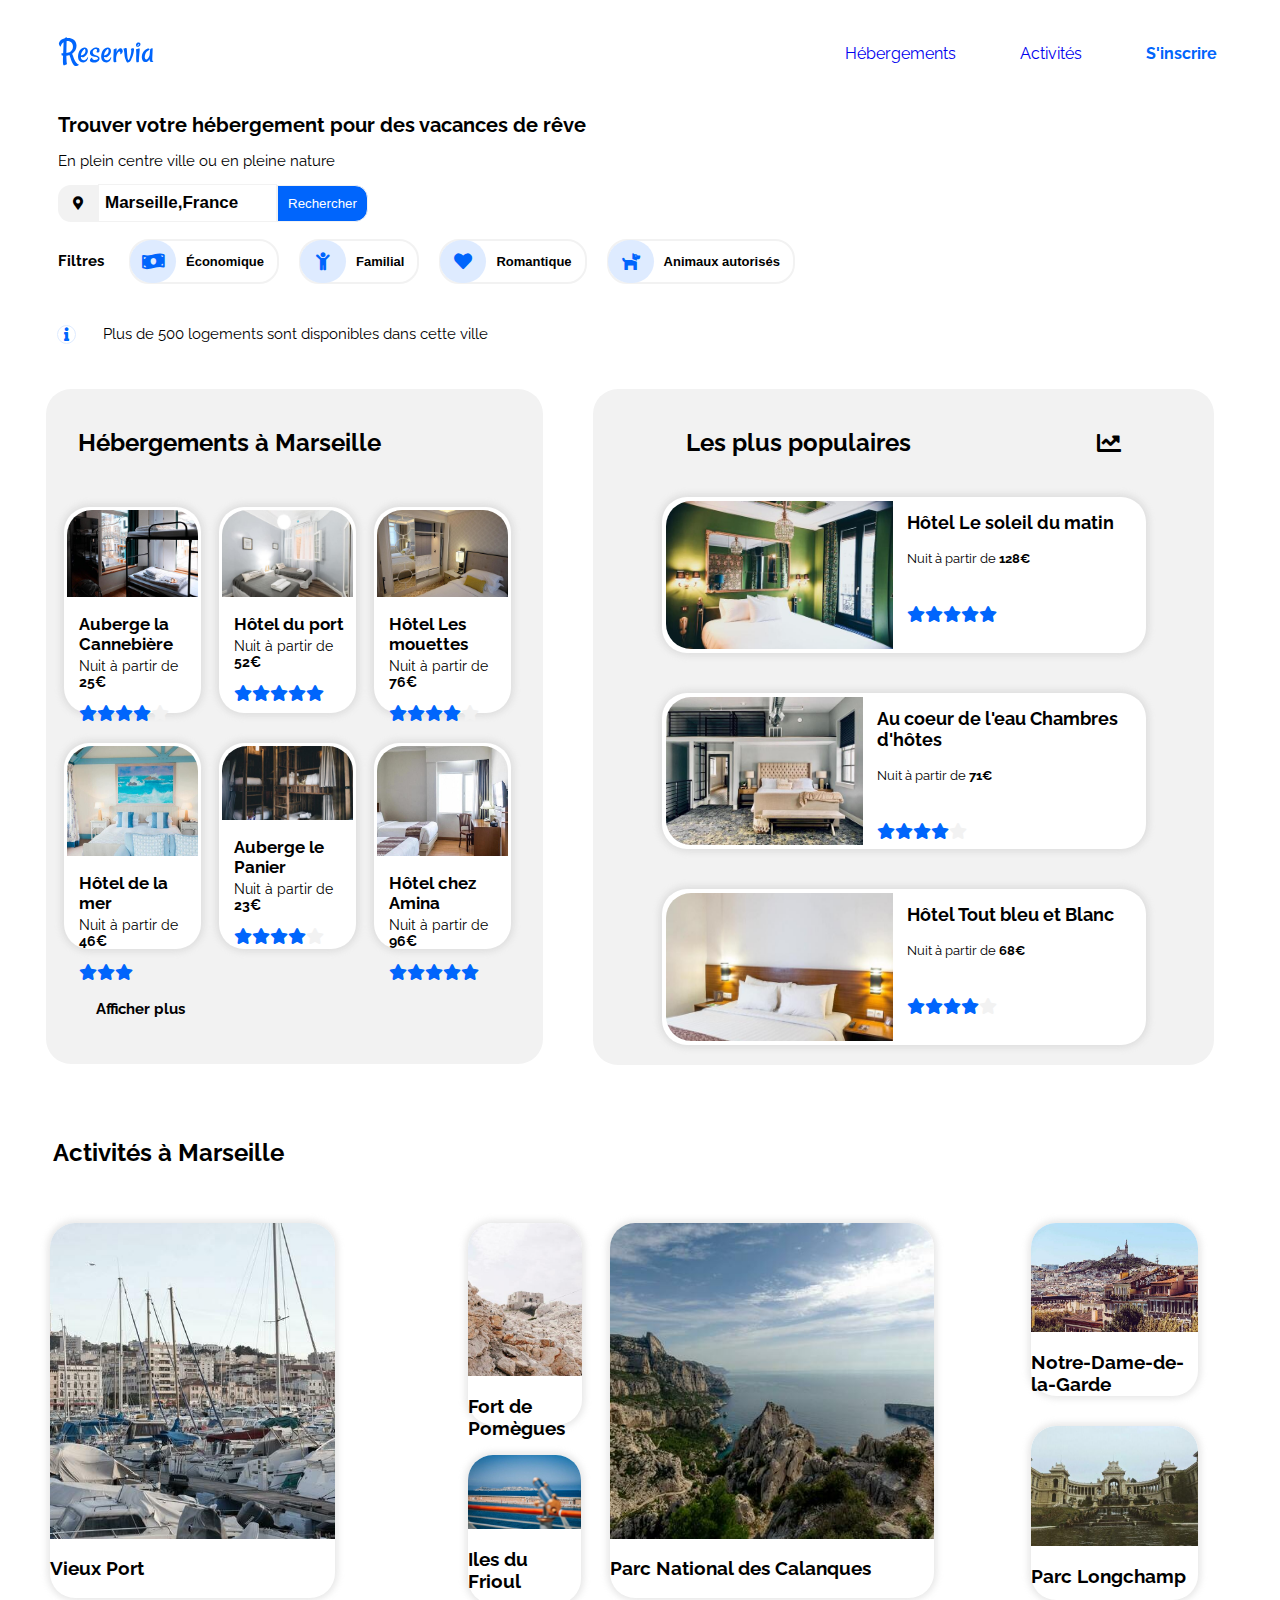
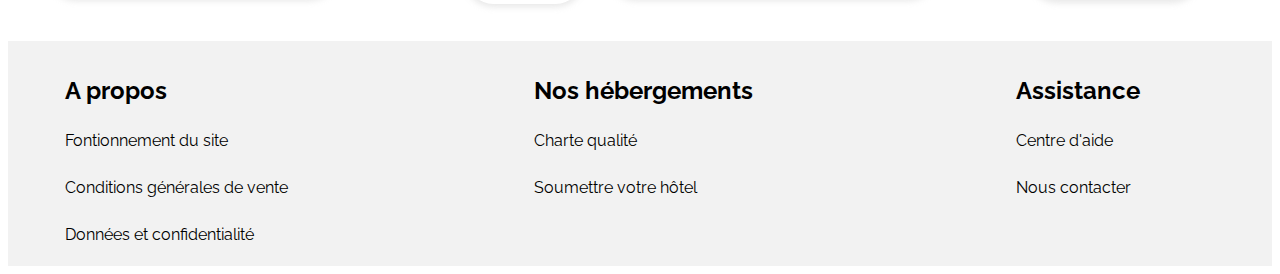
==== commit eb1b80a8: "Modification div Hebergements" ====
--- a/P2_02_lienpageweb.html
+++ b/P2_02_lienpageweb.html
@@ -37,7 +37,7 @@
                     <button class="Localisation"><i class="fas fa-map-marker-alt"></i></button>
                     <button class="lieu"><b>Marseille,France</b></button>
                     <button class="Search">Rechercher</button>
-                    <button class="Search2"><i class="fas fa-search search-icons"></i></button>
+                <!--<button class="Search2"><i class="fas fa-search search-icons"></i></button>-->
                 </div>
             </div>
             <div class="container">
@@ -268,6 +268,7 @@
                         </div>
                     </div>
                 </div>
+            </section>
         </div>
     </div>
 
--- a/style.css
+++ b/style.css
@@ -92,7 +92,7 @@
     padding-right: 57px;
 }
 
-.Search {
+.Search{
     background-color: #0065fc;
     color: white;
     padding: 10px 10px;
@@ -102,7 +102,7 @@
     border-bottom-right-radius: 13px;
 }
 
-.Search2 {
+/*.Search2{
     background-color: #0065fc;
     color: white;
     padding: 10px 10px;
@@ -110,7 +110,9 @@
     border: 1.5px solid #f2f2f2;
     border-top-right-radius: 13px;
     border-bottom-right-radius: 13px;
-}
+    position: relative;
+    right: 15%;
+}*/
 
 .container {
     display: flex;
@@ -164,13 +166,9 @@
 
 #Hebergements {
     display: flex;
-    /*justify-content: space-between;*/
-    flex-flow: wrap;
-    width: 57%;
 }
 
 .Marseille {
-    /*flex: 100%;*/
     background-color: #f2f2f2;
     margin: 0 0 23px 38px;
     border-radius: 25px;
@@ -217,19 +215,19 @@
 }
 
 .text h3 {
-    font-size: 14px;
+    font-size: 17px;
 }
 
 .text p {
     font-size: 14px;
-    margin-top: 2px;
-    margin-left: -1px;
+    margin-top: -13px;
+    margin-left: 0px;
 }
 
 .star {
     margin-bottom: 10px;
     margin-left: 12px;
-    font-size: 14px;
+    font-size: 16px;
 }
 
 h3 {
@@ -249,7 +247,7 @@
 }
 
 .afficher {
-    /*margin-top: 75px;*/
+    margin-top: 75px;
     padding-bottom: 22px;
     position: relative;
     bottom: 24px;
@@ -257,7 +255,6 @@
 
 .Populaires {
     background-color: #f2f2f2;
-    padding: 0 60px 0 60px;
     border-radius: 25px;
     margin: 0px 58px 0 50px;
 }
@@ -265,20 +262,19 @@
 .titre2 {
     display: flex;
     align-items: center;
-    justify-content: space-between;
-    padding: 19px 0 0 32px;
+    justify-content: space-around;
+    padding-top: 19px;
 }
 
 .titre2 i {
     font-size: 24px;
-    position: relative;
-    left: 63px;
 }
 
 .contain2 {
     display: flex;
     flex-direction: column;
-    align-items: center;
+    justify-content: center;
+    flex-flow: wrap;
 }
 
 .bloc2 {
@@ -287,14 +283,14 @@
     background-color: #fff;
     margin-bottom: 31px;
     display: flex;
-    min-width: 51%;
-    width: 69%;
-    height: 150px;
+    width: 78%;
+    height: 156px;
     margin: 20px;
 }
 
 .bloc2 img {
-    width: 48%;
+    width: 47%;
+    height: 95%;
     object-fit: cover;
     border-top-left-radius: 25px;
     border-bottom-left-radius: 25px;
--- a/mediaqueries.css
+++ b/mediaqueries.css
@@ -1,53 +1,68 @@
 @media screen and (min-device-width: 414px) and (max-device-height: 736px) {
     header {
-    margin: 15px;
-    padding: 15px;
+        margin: 15px;
+        padding: 15px;
     }
-    
+    #logo {
+        margin: 0;
+    }
     .bar {
-    flex-direction: column-reverse;
-    width: 100%;
+        flex-direction: column-reverse;
+        width: 100%;
     }
-
-    .inscription {
-    align-self: flex-end;
-    padding: 30px 20px 0 0;
+    nav {
+        width: 100%;
     }
-
-    nav ul {
-    padding-left: 0;
-    width: 100%;
+    nav li {
+        display: inline-flex;
+        justify-content: space-around;
+        margin: 0;
+        padding-top: 0;
+        padding-bottom: 10px;
+        border-bottom: 2px #f2f2f2 solid;
+        width: 42%;
+        font-size: x-large;
     }
-
-    nav ul li {
-    display: inline-flex;
-    justify-content: space-around;
-    margin: 0;
-    padding-top: 0;
-    padding-bottom: 10px;
-    border-bottom: 2px #f2f2f2 solid;
-    width: 100%;
+    nav li:hover {
+        border-bottom: 2px solid;
+        padding-bottom: 10px;
+        color: #0065fc;
     }
-
-    nav ul li:hover {
-    border-bottom: 2px solid;
-    padding-bottom: 10px;
-    color: #0065fc;
-    border-top: none;
+    nav li a {
+        padding: 0;
+        margin: 40px 0 0 20px;
     }
-
-    nav ul li a {
-    padding: 0;
-    margin: 40px 0 0 20px;
+    nav li a:hover {
+        border-top: none;
     }
-
-    nav ul li a:hover {
-    border-top: none;
+    .inscrire {
+        align-self: flex-end;
+        
     }
-}
-    /*.page {
-        padding-left: 0;
-        padding-right: 0;
+    .main h1 {
+        font-size: 50px;
+    }
+    .container {
+        display: inline-block;
+        margin-top: 15px;
+    }
+    .Filtre {
+        display: block;
+        margin-top: 20px;
+        margin-left: 0;
+    }
+    #Familial {
+        position: relative;
+        left: 70%;
+        margin-top: -19px;
+    }
+    .Info {
+        background-color: white;
+        color: #0065fc;
+        display: inline-block;
+        margin: 25px 23px 30px -1px;
+        border-radius: 10px;
+        border: 1px solid #deebff;
     }
     #Hebergements {
         display: flex;
@@ -81,22 +96,15 @@
     .Activites {
         margin-bottom: 10px;
     }
-    #Activites1 {
+    .contain3 {
+        display: flex;
+        flex-direction: column;
+        align-items: center;
+    }
+    .Activites1 {
         margin: 0 0 44px 0;
     }
-    #Activites2 {
-        margin: 0 0 44px 0;
-    }
-    #Activites3 {
-        margin: 0 0 44px 0;
-    }
-    #Activites4 {
-        margin: 0 0 44px 0;
-    }
-    #Activites5 {
-        margin: 0 0 44px 0;
-    }
-    #Activites6 {
+    .Activites2 {
         margin: 0 0 44px 0;
     }
     .footer {
@@ -104,7 +112,7 @@
         flex-direction: column;
         /*margin-left: 29px;
             margin-right: 30px;*/
-  /*  }
+    }
     .A_propos {
         margin-left: 49px;
     }
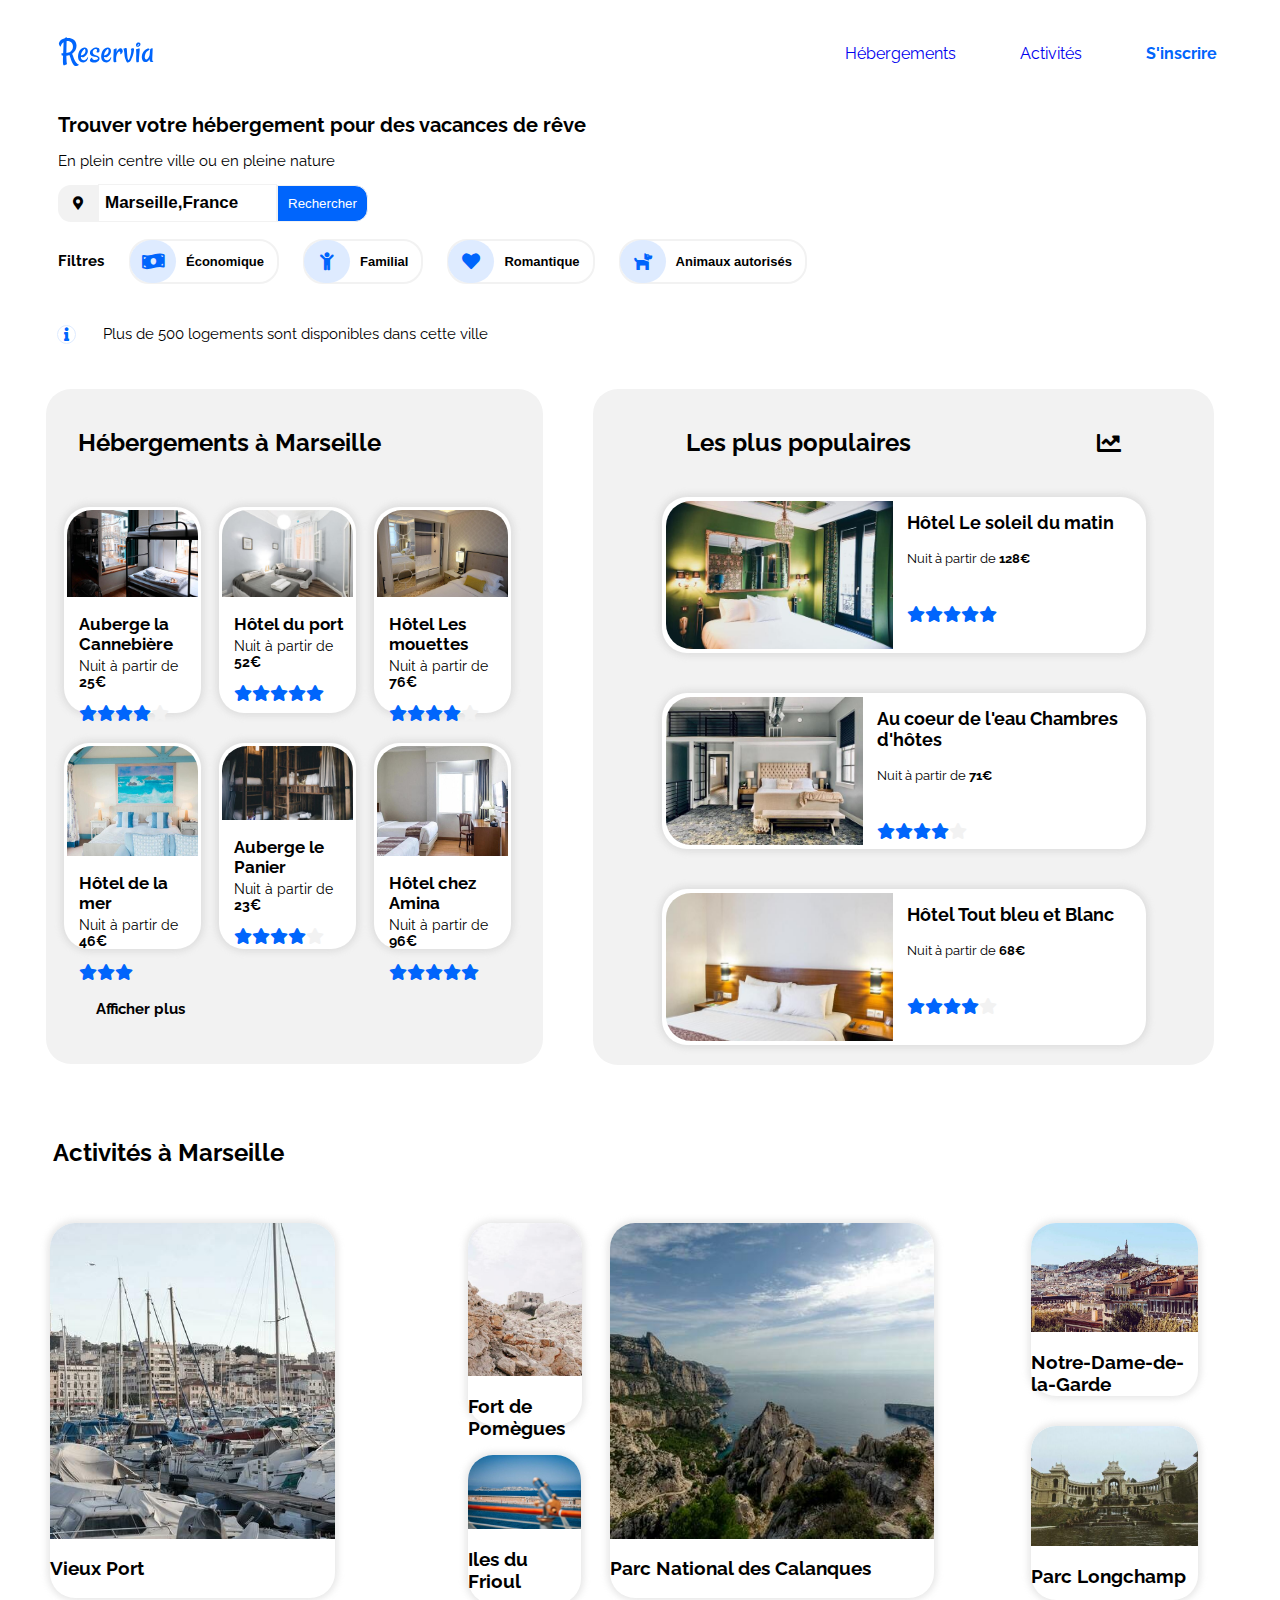
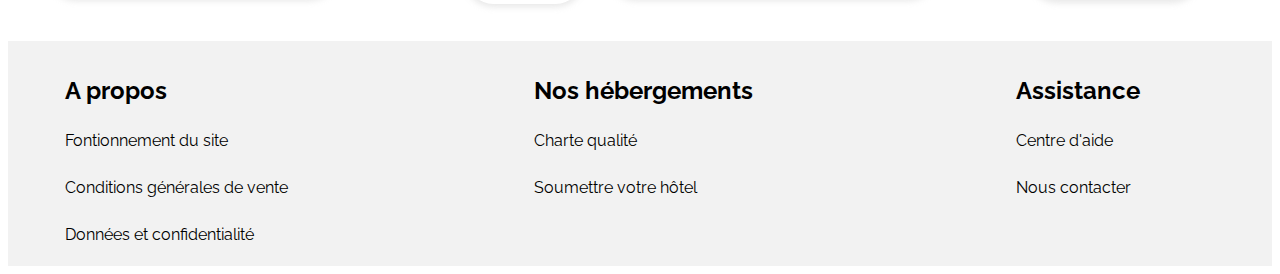
==== commit af5fc1d7: "Modification version iphone8" ====
--- a/P2_02_lienpageweb.html
+++ b/P2_02_lienpageweb.html
@@ -12,266 +12,259 @@
 </head>
 
 <body>
-    <div class="page">
-        <header>
-            <div id="logo">
-                <img src="images/logo/Reservia.svg" alt="Logo de Reservia">
-            </div>
-            <div class="bar">
-                <nav>
-                    <li><a href="#Hebergements">Hébergements</a></li>
-                    <li><a href="#Activites">Activités</a></li>
-                </nav>
-
-                <a class="inscrire" href="#"><b>S'inscrire</b></a>
-            </div>
-        </header>
-
-        <div class="main">
-            <div>
-                <div class="Vacance">
-                    <h1>Trouver votre hébergement pour des vacances de rêve</h1>
-                    <p>En plein centre ville ou en pleine nature</p>
-                </div>
-                <div id="Recherche">
-                    <button class="Localisation"><i class="fas fa-map-marker-alt"></i></button>
-                    <button class="lieu"><b>Marseille,France</b></button>
-                    <button class="Search">Rechercher</button>
+    <header>
+        <div id="logo">
+            <img src="images/logo/Reservia.svg" alt="Logo de Reservia">
+        </div>
+        <div class="bar">
+            <nav>
+                <li><a href="#Hebergements">Hébergements</a></li>
+                <li><a href="#Activites">Activités</a></li>
+            </nav>
+
+            <a class="inscrire" href="#"><b>S'inscrire</b></a>
+        </div>
+    </header>
+
+    <div class="main">
+        <div>
+            <h1>Trouver votre hébergement pour des vacances de rêve</h1>
+            <p>En plein centre ville ou en pleine nature</p>
+
+            <div id="Recherche">
+                <button class="Localisation"><i class="fas fa-map-marker-alt"></i></button>
+                <button class="lieu"><b>Marseille,France</b></button>
+                <button class="Search">Rechercher</button>
                 <!--<button class="Search2"><i class="fas fa-search search-icons"></i></button>-->
-                </div>
-            </div>
-            <div class="container">
-                <p><b>Filtres</b></p>
-                <div>
-                    <button class="Filtre" id="Economique">
-                        <b>Économique </b>
-                        <div class="Icon">
-                            <i class="fas fa-money-bill-wave"></i>
-                        </div>
-                    </button>
-                </div>
-                <div>
-                    <button class="Filtre" id="Familial">
-                        <b>Familial</b>
-                        <div class="Icon">
-                            <i class="fas fa-child"></i>
-                        </div>
-                    </button>
-                </div>
-                <div>
-                    <button class="Filtre" id="Romantique">
-                        <b>Romantique</b>
-                        <div class="Icon">
-                            <i class="fas fa-heart"></i>
-                        </div>
-                    </button>
-                </div>
-                <div>
-                    <button class="Filtre" id="Animaux">
-                        <b>Animaux autorisés</b>
-                        <div class="Icon">
-                            <i class="fas fa-dog"></i>
-                        </div>
-                    </button>
-                </div>
-            </div>
-            <p>
-                <button class="Info">
-                    <i class="fas fa-info"></i>
-                </button>
-                Plus de 500 logements sont disponibles dans cette ville
-            </p>
-
-            <div id="Hebergements">
-                <!--Hébergements à Marseille -->
-                <section>
-                    <div class="Marseille">
-                        <div class="titre1">
-                            <h2>Hébergements à Marseille</h2>
-                        </div>
-                        <div class="contain">
-                            <a href="#" class="bloc">
-                                <img src="images/hebergements/4_small/marcus-loke-WQJvWU_HZFo-unsplash.jpg"></img>
-                                <div class="text">
-                                    <h3>Auberge la Cannebière</h3>
-                                    <p class="nuit">Nuit à partir de <b>25€</b></p>
+            </div>
+        </div>
+        <div class="container">
+            <p><b>Filtres</b></p>
+            <div class="container-filtre">
+                <button class="Filtre" id="Economique">
+                    <b>Économique </b>
+                    <div class="Icon">
+                        <i class="fas fa-money-bill-wave"></i>
+                    </div>
+                </button>
+
+                <button class="Filtre" id="Familial">
+                    <b>Familial</b>
+                    <div class="Icon">
+                        <i class="fas fa-child"></i>
+                    </div>
+                </button>
+
+                <button class="Filtre" id="Romantique">
+                    <b>Romantique</b>
+                    <div class="Icon">
+                        <i class="fas fa-heart"></i>
+                    </div>
+                </button>
+
+                <button class="Filtre" id="Animaux">
+                    <b>Animaux autorisés</b>
+                    <div class="Icon">
+                        <i class="fas fa-dog"></i>
+                    </div>
+                </button>
+            </div>
+        </div>
+        <p>
+            <button class="Info">
+                <i class="fas fa-info"></i>
+            </button>
+            Plus de 500 logements sont disponibles dans cette ville
+        </p>
+
+        <div id="Hebergements">
+            <!--Hébergements à Marseille -->
+            <section>
+                <div class="Marseille">
+                    <div class="titre1">
+                        <h2>Hébergements à Marseille</h2>
+                    </div>
+                    <div class="contain">
+                        <a href="#" class="bloc">
+                            <img src="images/hebergements/4_small/marcus-loke-WQJvWU_HZFo-unsplash.jpg"></img>
+                            <div class="text">
+                                <h3>Auberge la Cannebière</h3>
+                                <p class="nuit">Nuit à partir de <b>25€</b></p>
+                            </div>
+                            <div class="star">
+                                <i class="fas fa-star checked"></i><i class="fas fa-star checked"></i><i
+                                    class="fas fa-star checked"></i><i class="fas fa-star checked"></i><i
+                                    class="fas fa-star etoile"></i>
+                            </div>
+                        </a>
+
+                        <a href="#" class="bloc">
+                            <img src="images/hebergements/4_small/fred-kleber-gTbaxaVLvsg-unsplash.jpg"></img>
+                            <div class="text">
+                                <h3>Hôtel du port</h3>
+                                <p class="nuit">Nuit à partir de <b>52€</b></p>
+                            </div>
+                            <div class="star">
+                                <i class="fas fa-star checked"></i><i class="fas fa-star checked"></i><i
+                                    class="fas fa-star checked"></i><i class="fas fa-star checked"></i><i
+                                    class="fas fa-star checked"></i>
+                            </div>
+                        </a>
+
+                        <a href="#" class="bloc">
+                            <img src="images/hebergements/4_small/reisetopia-B8WIgxA_PFU-unsplash.jpg"></img>
+                            <div class="text">
+                                <h3>Hôtel Les mouettes</h3>
+                                <p class="nuit">Nuit à partir de <b>76€</b></p>
+                            </div>
+                            <div class="star">
+                                <i class="fas fa-star checked"></i><i class="fas fa-star checked"></i><i
+                                    class="fas fa-star checked"></i><i class="fas fa-star checked"></i><i
+                                    class="fas fa-star etoile"></i>
+                            </div>
+                        </a>
+
+                        <a href="#" class="bloc">
+                            <img src="images/hebergements/4_small/annie-spratt-Eg1qcIitAuA-unsplash.jpg"></img>
+                            <div class="text">
+                                <h3>Hôtel de la mer</h3>
+                                <p class="nuit">Nuit à partir de <b>46€</b></p>
+                            </div>
+                            <div class="star">
+                                <i class="fas fa-star checked"></i><i class="fas fa-star checked"></i><i
+                                    class="fas fa-star checked"></i><i class="fas fa-star etoile"></i><i
+                                    class="fas fa-star etoile"></i>
+                            </div>
+                        </a>
+
+                        <a href="#" class="bloc">
+                            <img src="images/hebergements/4_small/nicate-lee-kT-ZyaiwBe0-unsplash.jpg"></img>
+                            <div class="text">
+                                <h3>Auberge le Panier</h3>
+                                <p class="nuit">Nuit à partir de <b>23€</b></p>
+                            </div>
+                            <div class="star">
+                                <i class="fas fa-star checked"></i><i class="fas fa-star checked"></i><i
+                                    class="fas fa-star checked"></i><i class="fas fa-star checked"></i><i
+                                    class="fas fa-star etoile"></i>
+                            </div>
+                        </a>
+
+                        <a href="#" class="bloc">
+                            <img src="images/hebergements/4_small/febrian-zakaria-M6S1WvfW68A-unsplash.jpg"></img>
+                            <div class="text">
+                                <h3>Hôtel chez Amina</h3>
+                                <p class="nuit">Nuit à partir de <b>96€</b></p>
+                            </div>
+                            <div class="star">
+                                <i class="fas fa-star checked"></i><i class="fas fa-star checked"></i><i
+                                    class="fas fa-star checked"></i><i class="fas fa-star checked"></i><i
+                                    class="fas fa-star checked"></i>
+                            </div>
+                        </a>
+                    </div>
+
+                    <p class="afficher"><b>Afficher plus</b></p>
+                </div>
+            </section>
+
+            <!--Les plus populaires -->
+            <section>
+                <div class="Populaires">
+                    <div class="titre2">
+                        <h2>Les plus populaires</h2>
+                        <i class="fas fa-chart-line"></i>
+                    </div>
+                    <div class="contain2">
+                        <a href="#" class="bloc2">
+                            <img src="images/hebergements/4_small/emile-guillemot-Bj_rcSC5XfE-unsplash.jpg"></img>
+                            <div class="pop_contain2">
+                                <h3>Hôtel Le soleil du matin</h3>
+                                <p class="nuit">Nuit à partir de <b>128€</b></p>
+                                <div class="star2">
+                                    <i class="fas fa-star checked"></i><i class="fas fa-star checked"></i><i
+                                        class="fas fa-star checked"></i><i class="fas fa-star checked"></i><i
+                                        class="fas fa-star checked"></i>
                                 </div>
-                                <div class="star">
+                            </div>
+                        </a>
+                        <a href="#" class="bloc2">
+                            <img src="images/hebergements/4_small/aw-creative-VGs8z60yT2c-unsplash.jpg"></img>
+                            <div class="pop_contain2">
+                                <h3>Au coeur de l'eau Chambres d'hôtes</h3>
+                                <p class="nuit">Nuit à partir de <b>71€</b></p>
+                                <div class="star2">
                                     <i class="fas fa-star checked"></i><i class="fas fa-star checked"></i><i
                                         class="fas fa-star checked"></i><i class="fas fa-star checked"></i><i
                                         class="fas fa-star etoile"></i>
                                 </div>
-                            </a>
-
-                            <a href="#" class="bloc">
-                                <img src="images/hebergements/4_small/fred-kleber-gTbaxaVLvsg-unsplash.jpg"></img>
-                                <div class="text">
-                                    <h3>Hôtel du port</h3>
-                                    <p class="nuit">Nuit à partir de <b>52€</b></p>
-                                </div>
-                                <div class="star">
-                                    <i class="fas fa-star checked"></i><i class="fas fa-star checked"></i><i
-                                        class="fas fa-star checked"></i><i class="fas fa-star checked"></i><i
-                                        class="fas fa-star checked"></i>
-                                </div>
-                            </a>
-
-                            <a href="#" class="bloc">
-                                <img src="images/hebergements/4_small/reisetopia-B8WIgxA_PFU-unsplash.jpg"></img>
-                                <div class="text">
-                                    <h3>Hôtel Les mouettes</h3>
-                                    <p class="nuit">Nuit à partir de <b>76€</b></p>
-                                </div>
-                                <div class="star">
+                            </div>
+                        </a>
+                        <a href="#" class="bloc2">
+                            <img src="images/hebergements/4_small/febrian-zakaria-sjvU0THccQA-unsplash.jpg"></img>
+                            <div class="pop_contain2">
+                                <h3>Hôtel Tout bleu et Blanc</h3>
+                                <p class="nuit">Nuit à partir de <b>68€</b></p>
+                                <div class="star2">
                                     <i class="fas fa-star checked"></i><i class="fas fa-star checked"></i><i
                                         class="fas fa-star checked"></i><i class="fas fa-star checked"></i><i
                                         class="fas fa-star etoile"></i>
                                 </div>
-                            </a>
-
-                            <a href="#" class="bloc">
-                                <img src="images/hebergements/4_small/annie-spratt-Eg1qcIitAuA-unsplash.jpg"></img>
-                                <div class="text">
-                                    <h3>Hôtel de la mer</h3>
-                                    <p class="nuit">Nuit à partir de <b>46€</b></p>
-                                </div>
-                                <div class="star">
-                                    <i class="fas fa-star checked"></i><i class="fas fa-star checked"></i><i
-                                        class="fas fa-star checked"></i><i class="fas fa-star etoile"></i><i
-                                        class="fas fa-star etoile"></i>
-                                </div>
-                            </a>
-
-                            <a href="#" class="bloc">
-                                <img src="images/hebergements/4_small/nicate-lee-kT-ZyaiwBe0-unsplash.jpg"></img>
-                                <div class="text">
-                                    <h3>Auberge le Panier</h3>
-                                    <p class="nuit">Nuit à partir de <b>23€</b></p>
-                                </div>
-                                <div class="star">
-                                    <i class="fas fa-star checked"></i><i class="fas fa-star checked"></i><i
-                                        class="fas fa-star checked"></i><i class="fas fa-star checked"></i><i
-                                        class="fas fa-star etoile"></i>
-                                </div>
-                            </a>
-
-                            <a href="#" class="bloc">
-                                <img src="images/hebergements/4_small/febrian-zakaria-M6S1WvfW68A-unsplash.jpg"></img>
-                                <div class="text">
-                                    <h3>Hôtel chez Amina</h3>
-                                    <p class="nuit">Nuit à partir de <b>96€</b></p>
-                                </div>
-                                <div class="star">
-                                    <i class="fas fa-star checked"></i><i class="fas fa-star checked"></i><i
-                                        class="fas fa-star checked"></i><i class="fas fa-star checked"></i><i
-                                        class="fas fa-star checked"></i>
-                                </div>
-                            </a>
-                        </div>
-
-                        <p class="afficher"><b>Afficher plus</b></p>
-                    </div>
-                </section>
-
-                <!--Les plus populaires -->
-                <section>
-                    <div class="Populaires">
-                        <div class="titre2">
-                            <h2>Les plus populaires</h2>
-                            <i class="fas fa-chart-line"></i>
-                        </div>
-                        <div class="contain2">
-                            <a href="#" class="bloc2">
-                                <img src="images/hebergements/4_small/emile-guillemot-Bj_rcSC5XfE-unsplash.jpg"></img>
-                                <div class="pop_contain2">
-                                    <h3>Hôtel Le soleil du matin</h3>
-                                    <p class="nuit">Nuit à partir de <b>128€</b></p>
-                                    <div class="star2">
-                                        <i class="fas fa-star checked"></i><i class="fas fa-star checked"></i><i
-                                            class="fas fa-star checked"></i><i class="fas fa-star checked"></i><i
-                                            class="fas fa-star checked"></i>
-                                    </div>
-                                </div>
-                            </a>
-                            <a href="#" class="bloc2">
-                                <img src="images/hebergements/4_small/aw-creative-VGs8z60yT2c-unsplash.jpg"></img>
-                                <div class="pop_contain2">
-                                    <h3>Au coeur de l'eau Chambres d'hôtes</h3>
-                                    <p class="nuit">Nuit à partir de <b>71€</b></p>
-                                    <div class="star2">
-                                        <i class="fas fa-star checked"></i><i class="fas fa-star checked"></i><i
-                                            class="fas fa-star checked"></i><i class="fas fa-star checked"></i><i
-                                            class="fas fa-star etoile"></i>
-                                    </div>
-                                </div>
-                            </a>
-                            <a href="#" class="bloc2">
-                                <img src="images/hebergements/4_small/febrian-zakaria-sjvU0THccQA-unsplash.jpg"></img>
-                                <div class="pop_contain2">
-                                    <h3>Hôtel Tout bleu et Blanc</h3>
-                                    <p class="nuit">Nuit à partir de <b>68€</b></p>
-                                    <div class="star2">
-                                        <i class="fas fa-star checked"></i><i class="fas fa-star checked"></i><i
-                                            class="fas fa-star checked"></i><i class="fas fa-star checked"></i><i
-                                            class="fas fa-star etoile"></i>
-                                    </div>
-                                </div>
-                            </a>
-                        </div>
-                    </div>
-                </section>
-            </div>
-
-            <!--Activités à Marseille -->
-            <section>
-                <div class="Activites">
-                    <div class="titre3">
-                        <h2>Activités à Marseille</h2>
-                    </div>
-                    <div class="contain3">
-                        <div class="Activite1">
-                            <a href="#" id="bloc3_1">
-                                <img src=" images/activites/4_small/reno-laithienne-QUgJhdY5Fyk-unsplash.jpg"></img>
-                                <h3>Vieux Port</h3>
-                            </a>
-                        </div>
-
-                        <div class="Activite2">
-                            <a href="#" id="bloc3_2">
-                                <img src="images/activites/4_small/paul-hermann-QFTrLdQIRhI-unsplash.jpg"></img>
-                                <h3>Fort de Pomègues</h3>
-                            </a>
-
-                            <a href="#" id="bloc3_3">
-                                <img src="images/activites/4_small/kevin-hikari-rV_Qd1l-VXg-unsplash.jpg"></img>
-                                <h3>Iles du Frioul</h3>
-                            </a>
-                        </div>
-
-                        <div class="Activite1">
-                            <a href="#" id="bloc3_4">
-                                <img src="images/activites/4_small/kilyan-sockalingum-NR8-cBCN3aI-unsplash.jpg"></img>
-                                <h3>Parc National des Calanques</h3>
-                            </a>
-                        </div>
-
-                        <div class="Activite2">
-                            <a href="#" id="bloc3_5">
-                                <img src="images/activites/4_small/florian-wehde-xW9e8gdotxI-unsplash.jpg"></img>
-                                <h3>Notre-Dame-de-la-Garde</h3>
-                            </a>
-
-                            <a href="#" id="bloc3_6">
-                                <img src="images/activites/4_small/lena-paulin-wH2-EJoDcV0-unsplash.jpg"></img>
-                                <h3>Parc Longchamp</h3>
-                            </a>
-                        </div>
+                            </div>
+                        </a>
                     </div>
                 </div>
             </section>
         </div>
+
+        <!--Activités à Marseille -->
+        <section>
+            <div class="Activites">
+                <div class="titre3">
+                    <h2>Activités à Marseille</h2>
+                </div>
+                <div class="contain3">
+                    <div class="Activite1">
+                        <a href="#" id="bloc3_1">
+                            <img src=" images/activites/4_small/reno-laithienne-QUgJhdY5Fyk-unsplash.jpg"></img>
+                            <h3>Vieux Port</h3>
+                        </a>
+                    </div>
+
+                    <div class="Activite2">
+                        <a href="#" id="bloc3_2">
+                            <img src="images/activites/4_small/paul-hermann-QFTrLdQIRhI-unsplash.jpg"></img>
+                            <h3>Fort de Pomègues</h3>
+                        </a>
+
+                        <a href="#" id="bloc3_3">
+                            <img src="images/activites/4_small/kevin-hikari-rV_Qd1l-VXg-unsplash.jpg"></img>
+                            <h3>Iles du Frioul</h3>
+                        </a>
+                    </div>
+
+                    <div class="Activite1">
+                        <a href="#" id="bloc3_4">
+                            <img src="images/activites/4_small/kilyan-sockalingum-NR8-cBCN3aI-unsplash.jpg"></img>
+                            <h3>Parc National des Calanques</h3>
+                        </a>
+                    </div>
+
+                    <div class="Activite2">
+                        <a href="#" id="bloc3_5">
+                            <img src="images/activites/4_small/florian-wehde-xW9e8gdotxI-unsplash.jpg"></img>
+                            <h3>Notre-Dame-de-la-Garde</h3>
+                        </a>
+
+                        <a href="#" id="bloc3_6">
+                            <img src="images/activites/4_small/lena-paulin-wH2-EJoDcV0-unsplash.jpg"></img>
+                            <h3>Parc Longchamp</h3>
+                        </a>
+                    </div>
+                </div>
+            </div>
+        </section>
     </div>
-
     <footer>
         <div class="footer">
             <div class="A_propos">
--- a/style.css
+++ b/style.css
@@ -281,7 +281,6 @@
     border-radius: 25px;
     box-shadow: 0 0 6px 3px #b1b1b14b;
     background-color: #fff;
-    margin-bottom: 31px;
     display: flex;
     width: 78%;
     height: 156px;
--- a/mediaqueries.css
+++ b/mediaqueries.css
@@ -1,8 +1,4 @@
-@media screen and (min-device-width: 414px) and (max-device-height: 736px) {
-    header {
-        margin: 15px;
-        padding: 15px;
-    }
+@media screen and (min-width: 414px) and (max-width: 736px) {
     #logo {
         margin: 0;
     }
@@ -11,17 +7,17 @@
         width: 100%;
     }
     nav {
-        width: 100%;
+        width: 83%;
     }
     nav li {
         display: inline-flex;
         justify-content: space-around;
         margin: 0;
-        padding-top: 0;
         padding-bottom: 10px;
         border-bottom: 2px #f2f2f2 solid;
-        width: 42%;
-        font-size: x-large;
+        position: relative;
+        width: 86%;
+        right: 36%;
     }
     nav li:hover {
         border-bottom: 2px solid;
@@ -30,68 +26,63 @@
     }
     nav li a {
         padding: 0;
-        margin: 40px 0 0 20px;
+        margin: 27px 47px 0 20px;
     }
     nav li a:hover {
         border-top: none;
     }
     .inscrire {
         align-self: flex-end;
-        
+        font-size: large;
     }
     .main h1 {
-        font-size: 50px;
+        font-size: 21px;
     }
     .container {
         display: inline-block;
         margin-top: 15px;
     }
+    .container-filtre {
+        margin-left: 10%;
+    }
     .Filtre {
-        display: block;
-        margin-top: 20px;
-        margin-left: 0;
-    }
-    #Familial {
-        position: relative;
-        left: 70%;
-        margin-top: -19px;
+        margin-top: 18px;
+        margin-left: 8%;
     }
     .Info {
-        background-color: white;
-        color: #0065fc;
-        display: inline-block;
-        margin: 25px 23px 30px -1px;
-        border-radius: 10px;
-        border: 1px solid #deebff;
+        margin: 9px 12px 3px 0;
+        font-size: initial;
     }
     #Hebergements {
         display: flex;
-        flex-direction: column-reverse !important;
+        flex-direction: column-reverse;
         align-items: normal;
     }
     .Populaires {
-        margin-bottom: 50px;
+        margin: auto;
+        border-radius: initial;
     }
     .contain2 {
         margin: auto;
     }
     .bloc2 {
-        width: 274px;
-        margin-left: 0;
+        margin: 10px;
+        width: auto;
     }
     .bloc2 img {
-        width: 100px;
+        width: 40%;
     }
     .Marseille {
         background-color: #fff;
+        margin: 0 9px;
     }
     .contain {
-        display: flex;
-        flex-direction: column;
+        flex-direction: column;
+        margin: auto;
     }
     .bloc {
-        flex: 0;
-        flex-direction: column;
+        flex-direction: column;
+        width: auto;
     }
     .Activites {
         margin-bottom: 10px;
@@ -101,17 +92,123 @@
         flex-direction: column;
         align-items: center;
     }
-    .Activites1 {
-        margin: 0 0 44px 0;
-    }
-    .Activites2 {
-        margin: 0 0 44px 0;
+    #bloc3_1 {
+        border-radius: 25px;
+        margin-top: 30px;
+        box-shadow: 0 0 6px 3px #b1b1b14b;
+        background-color: white;
+        display: flex;
+        flex-direction: column;
+        width: 68%;
+        height: 93%;
+    }
+    #bloc3_1 img {
+        height: 85%;
+        width: 100%;
+        margin-right: 11px;
+        object-fit: cover;
+        border-top-left-radius: 25px;
+        border-top-right-radius: 25px;
+        background-color: #fff;
+    }
+    #bloc3_2 {
+        border-radius: 25px;
+        margin-top: 30px;
+        box-shadow: 0 0 6px 3px #b1b1b14b;
+        background-color: white;
+        display: flex;
+        flex-direction: column;
+        width: 80%;
+        height: 50%;
+    }
+    #bloc3_2 img {
+        height: 76%;
+        width: 100%;
+        margin-right: 11px;
+        object-fit: cover;
+        border-top-left-radius: 25px;
+        border-top-right-radius: 25px;
+        background-color: #fff;
+    }
+    #bloc3_3 {
+        border-radius: 25px;
+        margin-top: 30px;
+        box-shadow: 0 0 6px 3px #b1b1b14b;
+        background-color: white;
+        display: flex;
+        flex-direction: column;
+        width: 79%;
+        height: 37%;
+    }
+    #bloc3_3 img {
+        height: 68%;
+        width: 100%;
+        margin-right: 11px;
+        object-fit: cover;
+        border-top-left-radius: 25px;
+        border-top-right-radius: 25px;
+        background-color: #fff;
+    }
+    #bloc3_4 {
+        border-radius: 25px;
+        margin-top: 30px;
+        box-shadow: 0 0 6px 3px #b1b1b14b;
+        background-color: white;
+        display: flex;
+        flex-direction: column;
+        width: 77%;
+        height: 93%;
+    }
+    #bloc3_4 img {
+        height: 85%;
+        width: 100%;
+        margin-right: 11px;
+        object-fit: cover;
+        border-top-left-radius: 25px;
+        border-top-right-radius: 25px;
+        background-color: #fff;
+    }
+    #bloc3_5 {
+        border-radius: 25px;
+        margin-top: 30px;
+        box-shadow: 0 0 6px 3px #b1b1b14b;
+        background-color: white;
+        display: flex;
+        flex-direction: column;
+        width: 84%;
+        height: 43%;
+    }
+    #bloc3_5 img {
+        height: 67%;
+        width: 100%;
+        margin-right: 11px;
+        object-fit: cover;
+        border-top-left-radius: 25px;
+        border-top-right-radius: 25px;
+        background-color: #fff;
+    }
+    #bloc3_6 {
+        border-radius: 25px;
+        margin-top: 30px;
+        box-shadow: 0 0 6px 3px #b1b1b14b;
+        background-color: white;
+        display: flex;
+        flex-direction: column;
+        width: 84%;
+        height: 43%;
+    }
+    #bloc3_6 img {
+        height: 69%;
+        width: 100%;
+        margin-right: 11px;
+        object-fit: cover;
+        border-top-left-radius: 25px;
+        border-top-right-radius: 25px;
+        background-color: #fff;
     }
     .footer {
         background-color: #f2f2f2;
         flex-direction: column;
-        /*margin-left: 29px;
-            margin-right: 30px;*/
     }
     .A_propos {
         margin-left: 49px;
@@ -122,4 +219,4 @@
     .Assistance {
         margin-left: 49px;
     }
-}+}
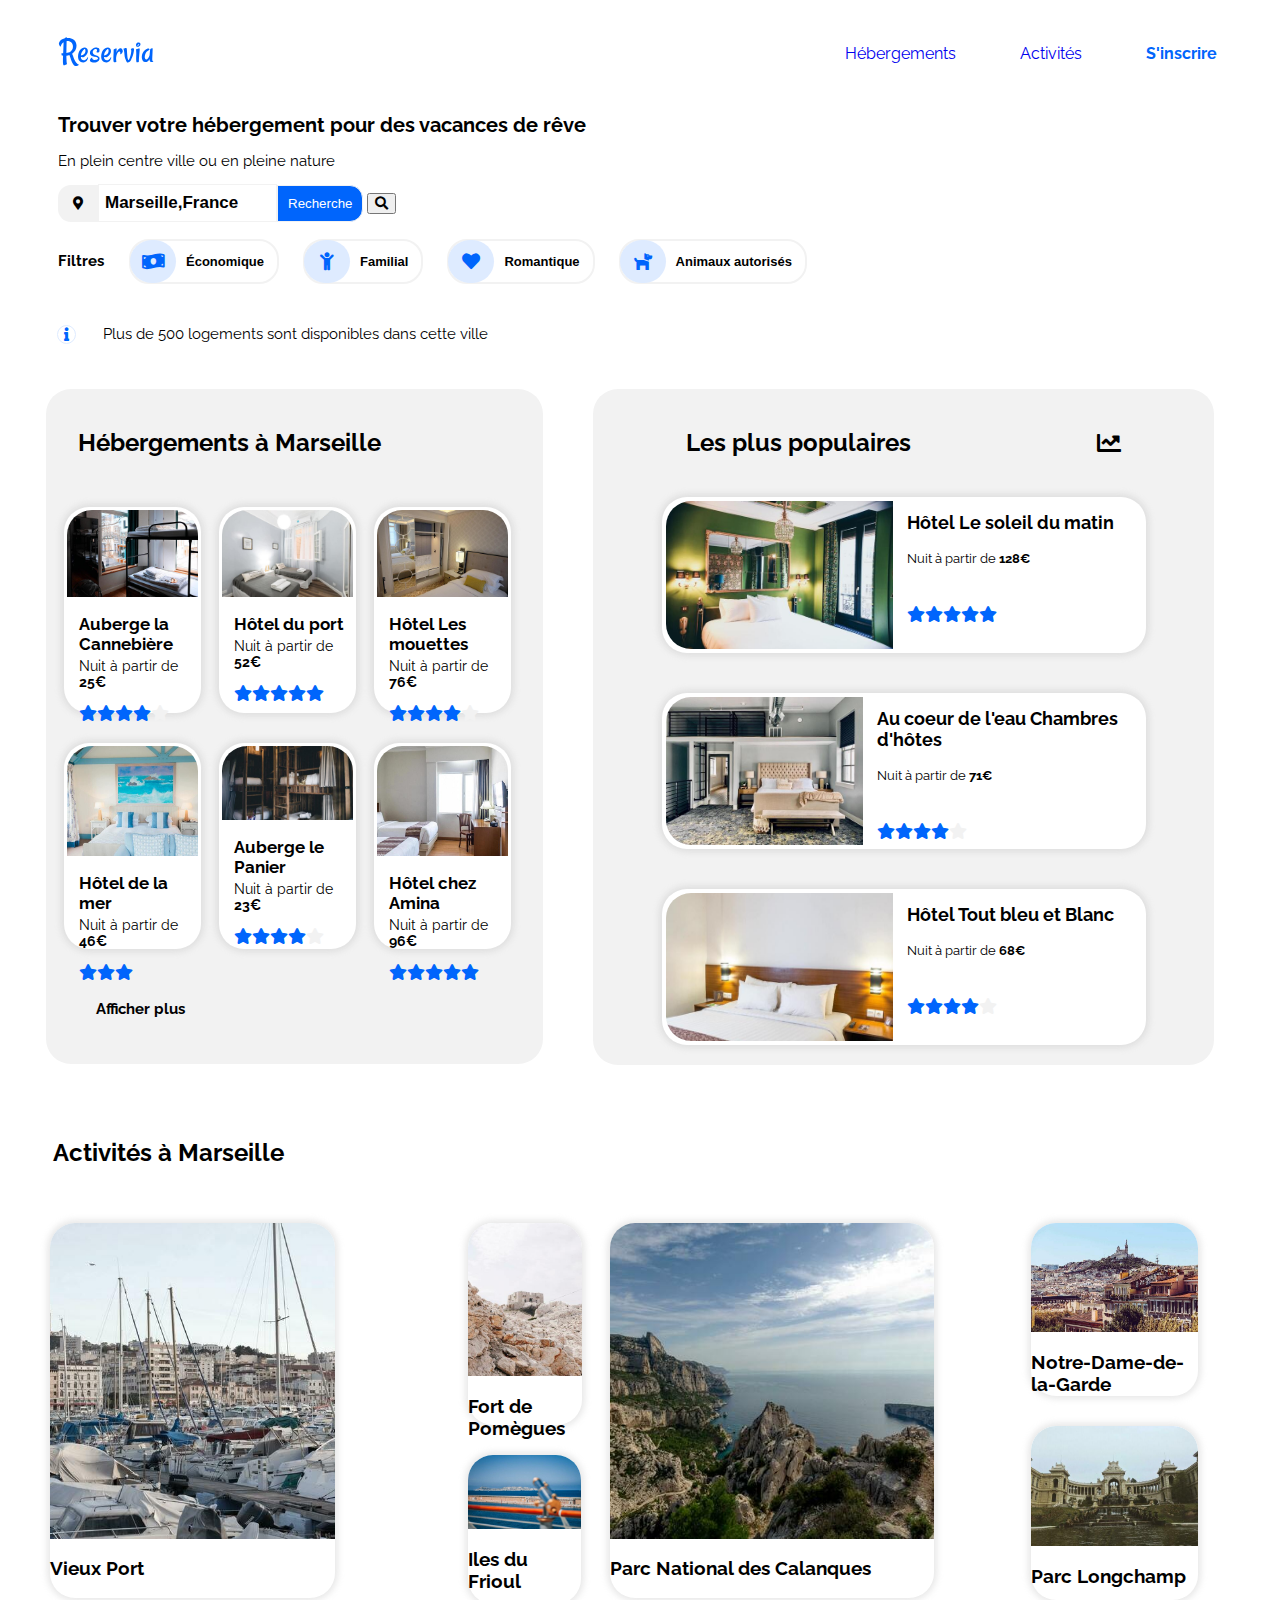
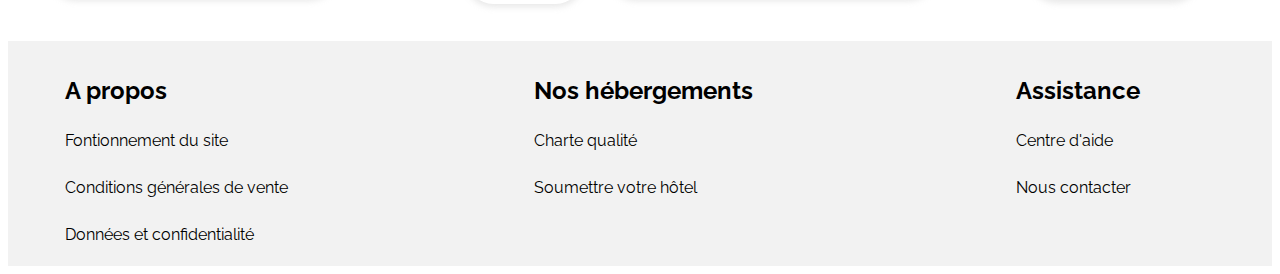
==== commit 048deaad: "Add files via upload" ====
--- a/P2_02_lienpageweb.html
+++ b/P2_02_lienpageweb.html
@@ -34,8 +34,8 @@
             <div id="Recherche">
                 <button class="Localisation"><i class="fas fa-map-marker-alt"></i></button>
                 <button class="lieu"><b>Marseille,France</b></button>
-                <button class="Search">Rechercher</button>
-                <!--<button class="Search2"><i class="fas fa-search search-icons"></i></button>-->
+                <button class="Search">Recherche</button>
+                <button class="Search2"><i class="fas fa-search search-icons"></i></button>
             </div>
         </div>
         <div class="container">
